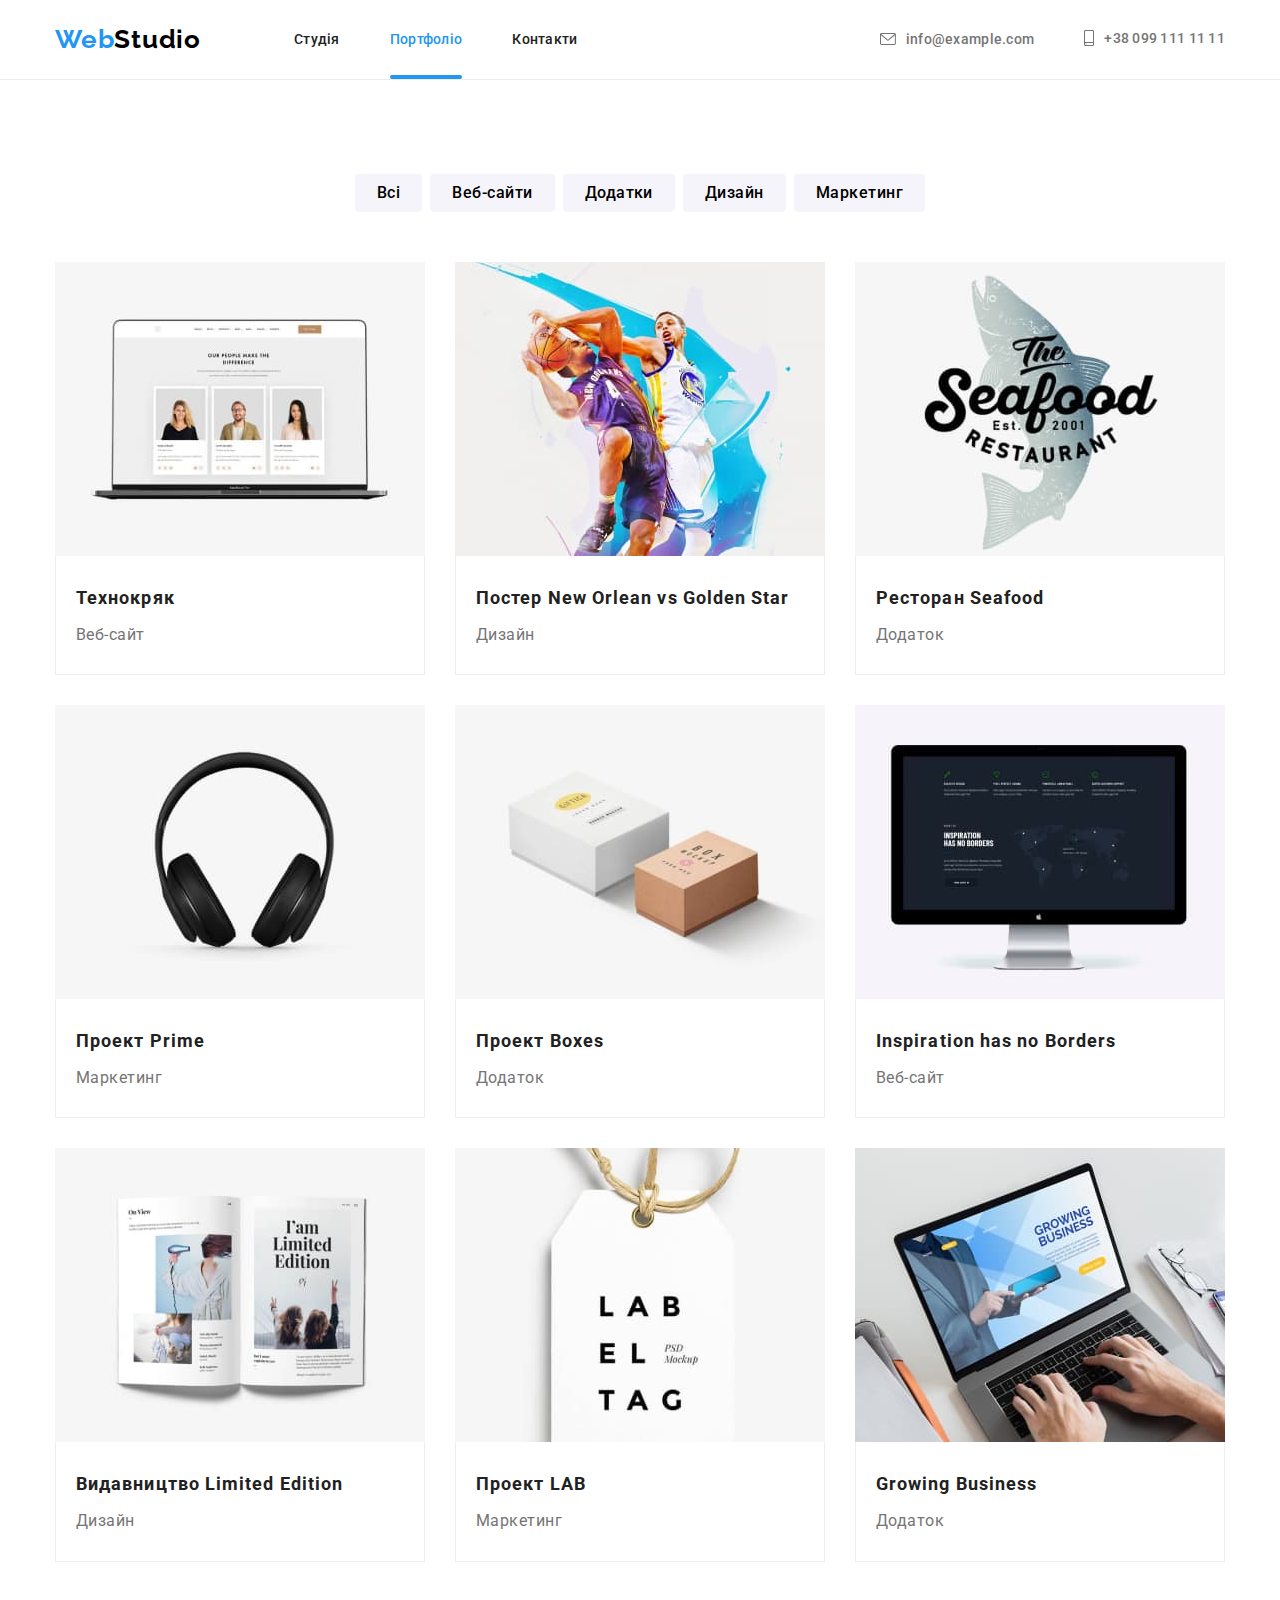
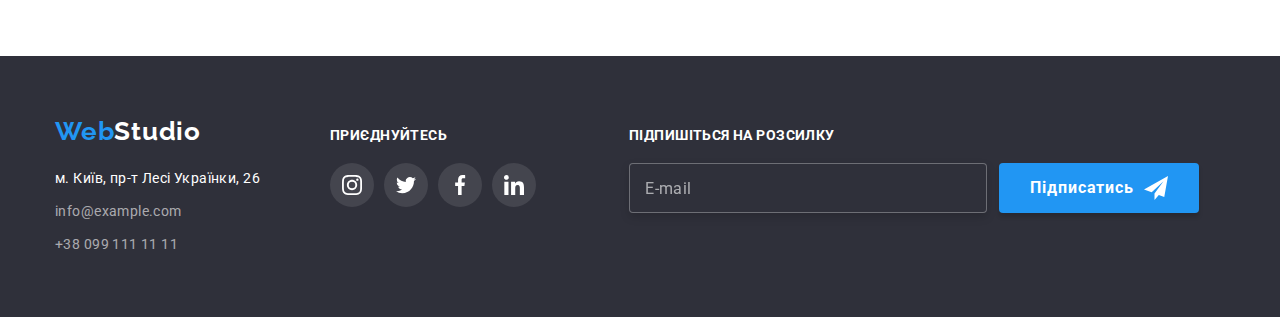
==== portfolio.html @ 406f5997 "New" ====
<!DOCTYPE html>
<html lang="uk">

<head>
    <meta charset="UTF-8">
    <meta http-equiv="X-UA-Compatible" content="IE=edge">
    <meta name="viewport" content="width=device-width, initial-scale=1.0">
    <title>Портфоліо</title>
    <link rel="preconnect" href="https://fonts.googleapis.com">
    <link rel="preconnect" href="https://fonts.gstatic.com" crossorigin>
    <link href="https://fonts.googleapis.com/css2?family=Raleway:wght@700&family=Roboto:wght@400;500;700;900&display=swap" rel="stylesheet">
    <link rel="stylesheet" href="https://cdn.jsdelivr.net/npm/modern-normalize@1.1.0/modern-normalize.min.css">
    <link rel="stylesheet" href="./css/styles.css">
</head>

<body>
    <!-- Header -->
    <header class="header">
        <div class="container header-container">
            <a href="./index.html" class="logo">Web<span class="logo-word">Studio</span></a>
            <nav class="menu">
                <ul class="menu-list list">
                    <li class="menu-list-item"><a href="./index.html" class="link menu-link-name">Студія</a></li>
                    <li class="menu-list-item"><a href="./portfolio.html" class="link menu-link-name active">Портфоліо</a></li>
                    <li class="menu-list-item"><a href="#" class="link menu-link-name">Контакти</a></li>
                </ul>
            </nav>
            <ul class="header-address list">
                <li class="header-address-item">
                    <a href="mailto:info@example.com" class="address-info link">
                        <svg class="mail-icon">
                            <use href="./images/icons.svg#icon-envelope"></use>
                        </svg>
                        info@example.com
                    </a>
                </li>
                <li class="header-address-item">
                    <a href="call:+380991111111" class="address-info link">
                        <svg class="phone-icon">
                            <use href="./images/icons.svg#icon-smartphone"></use>
                        </svg>
                        +38 099 111 11 11
                    </a>
                </li>
            </ul>
        </div>
    </header>

<!-- Main -->
    <main>
        <section class="main section">
            <div class="container">
                
                <!-- Filters -->
                <h2 class="subtitle hidden">Фільтри</h2>
                <ul class="filter-list list">
                    <li class="filter-list-item">
                        <button type="button" class="filter-button">Всі</button>
                    </li>
                    <li class="filter-list-item">
                        <button type="button" class="filter-button">Веб-сайти</button>
                    </li>
                    <li class="filter-list-item">
                        <button type="button" class="filter-button">Додатки</button>
                    </li>
                    <li class="filter-list-item">
                        <button type="button" class="filter-button">Дизайн</button>
                    </li>
                    <li class="filter-list-item">
                        <button type="button" class="filter-button">Маркетинг</button>
                    </li>
                </ul>
                    
                <!-- Our Clients -->
                <h2 class="subtitle hidden">Наші клієнти</h2>
                <ul class="client-list list">
                    <li  class="client-list-item">
                        <a href="" class="client-list-item-link link">
                            <div class="client-list-item-thumb">
                                <img src="./images/macbook.jpg" alt="Макбук" width="370" height="294">
                                <p class="client-list-item-overlay">Lorem ipsum dolor sit amet consectetur adipisicing elit. Ex corrupti eveniet voluptatum ut? Rem sint ex reiciendis! Nam unde, nisi veniam odio nulla quod voluptatum a quia alias veritatis enim.</p>
                            </div>   
                            <div class="client-descr">
                                <h3  class="client-name">Технокряк</h3>
                                <p class="client-type">Веб-сайт</p>
                            </div>
                        </a> 
                    </li>
                    <li class="client-list-item">
                        <a href="" class="client-list-item-link link">
                            <div class="client-list-item-thumb">
                                <img src="./images/basketball.jpg" alt="Баскетболісти" width="370" height="294">
                                <p class="client-list-item-overlay">Lorem ipsum dolor sit, amet consectetur adipisicing elit. Saepe quas aperiam animi aliquam natus autem corrupti hic unde accusantium quod nihil rem perspiciatis, rerum nemo?</p>
                            </div>
                            <div class="client-descr">
                                <h3 class="client-name">Постер New Orlean vs Golden Star</h3>
                                <p class="client-type">Дизайн</p>
                            </div>
                        </a>
                    </li>
                    <li class="client-list-item">
                        <a href="" class="client-list-item-link link">
                            <div class="client-list-item-thumb">
                                <img src="./images/seafood.jpg" alt="Логотип ресторану" width="370" height="294">
                                <p class="client-list-item-overlay">Lorem ipsum dolor sit amet consectetur adipisicing elit. Id dignissimos voluptatum corporis iure necessitatibus nam odit temporibus fugit? Eligendi facilis fugiat beatae doloremque, voluptate quibusdam aliquid quaerat iste quos!</p>
                            </div>
                            <div class="client-descr">
                                <h3 class="client-name">Ресторан Seafood</h3>
                                <p class="client-type">Додаток</p>
                            </div>
                        </a>
                    </li>
                    <li class="client-list-item">
                        <a href="" class="client-list-item-link link">
                            <div class="client-list-item-thumb">
                                <img src="./images/headset.jpg" alt="Навушники" width="370" height="294">
                                <p class="client-list-item-overlay">Lorem ipsum dolor sit amet consectetur adipisicing elit. Id dignissimos voluptatum corporis iure necessitatibus nam odit temporibus fugit? Eligendi facilis fugiat beatae doloremque, voluptate quibusdam aliquid quaerat iste quos!</p>
                            </div>
                            <div class="client-descr">
                                <h3 class="client-name">Проект Prime</h3>
                                <p class="client-type">Маркетинг</p>
                            </div>
                        </a>
                    </li>
                    <li class="client-list-item">
                        <a href="" class="client-list-item-link link">
                            <div class="client-list-item-thumb">
                                <img src="./images/boxes.jpg" alt="Коробки" width="370" height="294">
                                <p class="client-list-item-overlay">Lorem ipsum dolor sit amet consectetur adipisicing elit. Id dignissimos voluptatum corporis iure necessitatibus nam odit temporibus fugit? Eligendi facilis fugiat beatae doloremque, voluptate quibusdam aliquid quaerat iste quos!</p>
                            </div>
                            <div class="client-descr">
                                <h3 class="client-name">Проект Boxes</h3>
                                <p class="client-type">Додаток</p>
                            </div>
                        </a>
                    </li>
                    <li class="client-list-item">
                        <a href="" class="client-list-item-link link">
                            <div class="client-list-item-thumb">
                                <img src="./images/monitor.jpg" alt="Монітор" width="370" height="294">
                                <p class="client-list-item-overlay">Lorem ipsum dolor sit amet consectetur adipisicing elit. Id dignissimos voluptatum corporis iure necessitatibus nam odit temporibus fugit? Eligendi facilis fugiat beatae doloremque, voluptate quibusdam aliquid quaerat iste quos!</p>
                            </div>
                            <div class="client-descr">
                                <h3 class="client-name">Inspiration has no Borders</h3>
                                <p class="client-type">Веб-сайт</p>
                            </div>
                        </a>
                    </li>
                    <li class="client-list-item">
                        <a href="" class="client-list-item-link link">
                            <div class="client-list-item-thumb">
                                <img src="./images/book.jpg" alt="Книга" width="370" height="294">
                                <p class="client-list-item-overlay is-hidden">Lorem ipsum dolor sit amet consectetur adipisicing elit. Id dignissimos voluptatum corporis iure necessitatibus nam odit temporibus fugit? Eligendi facilis fugiat beatae doloremque, voluptate quibusdam aliquid quaerat iste quos!</p>
                            </div>
                            <div class="client-descr">
                                <h3 class="client-name">Видавництво Limited Edition</h3>
                                <p class="client-type">Дизайн</p>
                            </div>
                        </a>
                    </li>
                    <li class="client-list-item">
                        <a href="" class="client-list-item-link link">
                            <div class="client-list-item-thumb">
                                <img src="./images/tag.jpg" alt="Бірка" width="370" height="294">
                                <p class="client-list-item-overlay is-hidden">Lorem ipsum dolor sit amet consectetur adipisicing elit. Id dignissimos voluptatum corporis iure necessitatibus nam odit temporibus fugit? Eligendi facilis fugiat beatae doloremque, voluptate quibusdam aliquid quaerat iste quos!</p>
                            </div>
                            <div class="client-descr">
                                <h3 class="client-name">Проект LAB</h3>
                                <p class="client-type">Маркетинг</p>
                            </div>
                        </a>
                    </li>
                    <li class="client-list-item">
                        <a href="" class="client-list-item-link link">
                            <div class="client-list-item-thumb">
                                <img src="./images/laptop.jpg" alt="Ноутбук" width="370" height="294">
                                <p class="client-list-item-overlay is-hidden">Lorem ipsum dolor sit amet consectetur adipisicing elit. Id dignissimos voluptatum corporis iure necessitatibus nam odit temporibus fugit? Eligendi facilis fugiat beatae doloremque, voluptate quibusdam aliquid quaerat iste quos!</p>
                            </div>
                            <div class="client-descr">
                                <h3 class="client-name">Growing Business</h3>
                                <p class="client-type">Додаток</p>
                            </div>
                        </a>
                    </li>
                </ul>
            </div>
        </section>   
    </main>

<!-- Footer -->
<footer class="footer">
    <div class="container footer-data">
        <div class="footer-logo">
            <a href="./index.html" class="logo">Web<span class="footer-logo-word">Studio</span></a>
            <address class="address">
                <p class="footer-address-data">м. Київ, пр-т Лесі Українки, 26</p>
                <ul class="footer-address-list list">
                    <li class="footer-address-item"><a href="mailto:info@example.com" class="footer-address-info link">info@example.com</a></li>
                    <li class="footer-address-item"><a href="call:+380991111111" class="footer-address-info link">+38 099 111 11 11</a></li>
                </ul>
            </address>
        </div>
        <div class="footer-social-list-data">
            <p class="footer-social-list-subtitle">Приєднуйтесь</p>
            <ul class="footer-social-list list">
                <li class="footer-social-list-item">
                    <a href="" class="footer-social-item-link">
                        <svg class="footer-social-item-icon">
                            <use href="./images/icons.svg#icon-instagram"></use>
                        </svg>
                    </a>
                </li>
                <li class="footer-social-list-item">
                    <a href="" class="footer-social-item-link">
                        <svg class="footer-social-item-icon">
                            <use href="./images/icons.svg#icon-twitter"></use>
                        </svg>
                    </a>
                </li>
                <li class="footer-social-list-item">
                    <a href="" class="footer-social-item-link">
                        <svg class="footer-social-item-icon">
                            <use href="./images/icons.svg#icon-facebook"></use>
                        </svg>
                    </a>
                </li>
                <li class="footer-social-list-item">
                    <a href="" class="footer-social-item-link">
                        <svg class="footer-social-item-icon">
                            <use href="./images/icons.svg#icon-linkedin"></use>
                        </svg>
                    </a>
                </li>
            </ul>
        </div>
        <div class="footer-subscribe">
            <p class="footer-subscribe-form-subtitle footer-social-list-subtitle">Підпишіться на розсилку</p>
            <form class="footer-subscribe-form">
                <label class="footer-subscribe-field">
                    <input type="email" class="subscribe-email" name="user_subscribe_email" placeholder="E-mail">
                </label>
                <button class="subscribe-button" type="submit">Підписатись
                    <svg class="subscribe-button-icon">
                        <use href="./images/icons.svg#icon-send"></use>
                    </svg>
                </button>
            </form>
        </div>
    </div>
</footer>
</body>
</html>
---- css/styles.css ----
/* Змінні */
:root {
    --main-gray: #757575;
    --main-black: #212121;
    --main-blue: #2196F3;
    --main-white: #FFFFFF;
    --main-light-gray: #F5F4FA;
    --gray-background: #2F303A;
    --transition-dur-funk: 250ms cubic-bezier(0.4, 0, 0.2, 1); 

}

/* Body (загальні та скидання) */

body {
    font-family: 'Roboto', sans-serif; 
    color: var(--main-black);
    background-color: #FFFFFF;
    
}

h1, h2, h3, h4, h5, h6, p {
    margin-top: 0;
    margin-bottom: 0;
}

ul, ol {
    margin-top: 0;
    margin-bottom: 0;
    padding-left: 0;
}

img {
    display: block;
}

.list {
    list-style: none;
}

.link {
    text-decoration: none;
}

.subtitle {
    font-weight: 700;
    font-size: 36px;
    line-height: 1.17;
    text-align: center;
    letter-spacing: 0.03em;
}

.container {
    width: 1200px;
    margin-left: auto;
    margin-right: auto;
    padding-left: 15px;
    padding-right: 15px;
}

.section {
    padding-top: 94px;
    padding-bottom: 94px;

}

.hidden {
    position: absolute;
    width: 1px;
    height: 1px;
    margin: -1px;
    border: 0;
    padding: 0;
    white-space: nowrap;
    clip-path: inset(100%);
    clip: rect(0 0 0 0);
    overflow: hidden;
}

/* Header */

.header {
    padding-top: 24px;
    padding-bottom: 24px; 
    border-bottom: 1px solid #ECECEC;
}

.header-container {
    display: flex;
    align-items: center;
}

.logo {
    font-family: 'Raleway', sans-serif;
    font-weight: 700;
    font-size: 26px;
    line-height: 1.2;
    letter-spacing: 0.03em;
    color: var(--main-blue);
    text-decoration: none;
    
}
.header-container .logo {
    margin-right: 93px;
}

.logo-word {
    color: #000000;
} 

.menu-list {
    font-weight: 500;
    font-size: 14px;
    line-height: 1.14;
    letter-spacing: 0.02em;

    display: flex;
    align-items: center;
}

.menu-list-item {
    position: relative;
}

.menu-list-item:not(:last-child) {
    margin-right: 50px;
}


/* Налаштування підсвітки клавіші при активному класі */

.menu-link-name.active::after {
    position: absolute;
    display: flex;
    content: "";

    width: 100%;
    height: 4px;
    background-color: var(--main-blue);
    border-radius: 2px;
    bottom: 0;
}

.header-address {
    font-weight: 500;
    font-size: 14px;
    line-height: 1.15;
    letter-spacing: 0.02em;

    display: flex;
    align-items: center;
    margin-left: auto;
}

.header-address-item:not(:last-child) {
    margin-right: 50px;
}

.menu-link-name {
    position: relative;
    color: var(--main-black);
    padding-top: 30px;
    padding-bottom: 32px;
    transition: color var(--transition-dur-funk);
    
}
.menu-link-name:hover, .menu-link-name:focus {
    color: var(--main-blue);
}

.address-info {
    color: var(--main-gray);
    align-items: center;
    display: inline-flex;
    transition: fill var(--transition-dur-funk), color var(--transition-dur-funk);
}

.address-info:hover, .address-info:focus {
    color: var(--main-blue);
}
/* Активна кнопка поточної вкладки (пріорітетність за рахунок тегу, що розміщений нижче в потоці!)*/
.active {
    color: var(--main-blue);
}

.mail-icon {
    width: 16px;
    height: 12px;
    margin-right: 10px;
    display: inline-block;
}

.phone-icon {
    width: 10px;
    height: 16px;
    margin-right: 10px;
    display: inline-block;
}


.mail-icon:hover, .mail-icon:focus, .phone-icon:hover, .phone-icon:focus, .address-info {
    fill: currentColor;
}

/* Solutions */ 

.solutions {
    color: var(--main-white);
    background-color: #c4c4c4;
    background-image: linear-gradient(rgba(47, 48, 58, 0.4), rgba(47, 48, 58, 0.4)), url(../images/team-bckgrnd.jpg);
    background-size: 1600px;
    background-repeat: no-repeat;
    background-position: center;
    align-items: center;
    text-align: center;
    padding-top: 200px;
    padding-bottom: 200px;
}

.main-text {   
    font-weight: 900;
    font-size: 44px;
    line-height: 1.36;
    text-align: center;
    letter-spacing: 0.06em;
    text-transform: uppercase;

    width: 696px;
    margin-left: auto;
    margin-right: auto;
    margin-bottom: 30px;
    
}

.modal-button {
    font-family: inherit;
    font-weight: 700;
    font-size: 16px;
    line-height: 1.87;
    color: inherit;
    background-color: var(--main-blue);
    cursor: pointer;
    text-align: center;
    letter-spacing: 0.06em;
    border: none;
    box-shadow: 0px 4px 4px rgba(0, 0, 0, 0.15);

    padding: 10px 32px;
    border-radius: 4px;
    min-width: 200px;
    min-height: 50px;
    transition: background-color var(--transition-dur-funk);
}

.modal-button:hover, .modal-button:focus {
    background-color: #188CE8;

}

/* Advantages */

.advantage-list {
    display: flex;
    justify-content: center;
}

.advantage-name {
    font-weight: 700;
    font-size: 14px;
    line-height: 1.14;
    letter-spacing: 0.03em;
    text-transform: uppercase;

    margin-bottom: 10px;
}

/* .advantage-list-item::before {
    display: inline-block;
    content: "";
    width: 270px;   
    height: 120px;
    background-color: #F5F4FA;
    border-radius: 4px;
    margin-bottom: 30px;
    background-repeat: no-repeat;
    background-position: center;
}

.advantage-list-item:first-child::before {
    background-image: url(../images/antenna.svg);
}

.advantage-list-item:nth-child(2)::before {
    background-image: url(../images/clock.svg);
}

.advantage-list-item:nth-child(3)::before {
    background-image: url(../images/diagram.svg);
}

.advantage-list-item:last-child::before {
    background-image: url(../images/astronaut.svg);
} */

.advantage-picture {
    height: 120px;
    background-color: #F5F4FA;
    border-radius: 4px;
    margin-bottom: 30px;

    display: flex;
    justify-content: center;
    align-items: center;
}
.advantage-picture-icon {
    width: 70px;    
    height: 70px;
}

.advantage-list-item {
    width: 270px;
}

.advantage-list-item:not(:last-child) {
    margin-right: 30px;
}

.advantage-descr {
    font-size: 14px;
    line-height: 1.71;
    letter-spacing: 0.03em;
    color: var(--main-gray)

}

/* Our work */

.work {
    padding-top: 0;
}

.work-list {
    display: flex;
    margin-top: 50px;
}

.work-list-item:not(:last-child) {
    margin-right: 30px;
}

.work-list-item-thumb {
    position: relative;
    display: flex;
}

.work-thumb-overlay {
    position: absolute;
    display: inline-flex;

    background: rgba(47, 48, 58, 0.8);
    width: 100%;
    height: 70px;
    bottom: 0;

    font-weight: 700;
    font-size: 14px;
    line-height: 1.14;
    letter-spacing: 0.03em;
    text-transform: uppercase;
    justify-content: center;
    align-items: center;

    color: var(--main-white);
}



/* Team */

.team {
    background-color: var(--main-light-gray);
}

.team-member {
    background-color: var(--main-white);
    filter: drop-shadow(0px 4px 4px rgba(0, 0, 0, 0.25));
}

.team-member:not(:last-child) {
    margin-right: 30px;
}

.team-member-list {
    display: flex;
    flex-wrap: wrap;

    margin-top: 50px;
}

.member-descr {
    padding-top: 30px;
    padding-bottom: 30px;
}

.team-member-name {
    font-weight: 500;
    font-size: 16px;
    line-height: 1.19;
    text-align: center;
    letter-spacing: 0.03em;

    margin-bottom: 10px;
}

.member-position {
    line-height: 1.19;
    text-align: center;
    letter-spacing: 0.03em;
    color: var(--main-gray);
}

.social-list {
    display: flex;
    justify-content: center;
    gap: 10px;
    margin-top: 16px;
}

.social-item-icon {
    width: 20px;
    height: 20px;
    fill: #AFB1B8;
    transition: fill var(--transition-dur-funk);
}


.social-item-link {
    display: flex;
    justify-content: center;
    align-items: center;
    width: 44px;
    height: 44px;
    border-radius: 50%;
    transition: background-color var(--transition-dur-funk);
}

.social-item-link:hover, .social-item-link:focus {
    background-color: var(--main-blue);
}

.social-item-link:hover .social-item-icon,
.social-item-link:focus .social-item-icon {
    fill: var(--main-white);
}

/* Regular Client */

.regular-client-list {
    margin-top: 50px;

    display: flex;
    gap: 30px;

}

.regular-client-item {
    width: 170px;
    height: 92px;
}

/* Написання класів!! */
.regular-client-link:hover .regular-client-logo, .regular-client-link:focus .regular-client-logo, .regular-client-link:hover, .regular-client-link:focus {
    fill: var(--main-blue);
    border-color: var(--main-blue);
}

.regular-client-link {
    width: 100%;
    height: 100%;
    border: 1px solid #AFB1B8;
    border-radius: 4px;
    justify-content: center;
    align-items: center;
    display: inline-flex;
    transition: border-color var(--transition-dur-funk);
}

.regular-client-logo {
    width: 106px;
    height: 60px;
    fill: #AFB1B8;
    transition: fill var(--transition-dur-funk);
}
 
/* Footer */

.footer {
    background-color: var(--gray-background);
    padding-top: 60px;
    padding-bottom: 60px;
}

.footer-data {
    display: flex;
    align-items: baseline;
}

.footer-logo-word {
    color: var(--main-white);
}

.footer-address-data {  
    font-size: 14px;
    line-height: 1.71;
    letter-spacing: 0.03em;
    color: var(--main-white);

    margin-bottom: 9px;
}

.footer-address-item:first-child {
    margin-bottom: 9px;
}

.footer-address-info {
    font-size: 14px;
    line-height: 1.71;
    letter-spacing: 0.03em;
    color: rgba(255, 255, 255, 0.6);
    transition: color var(--transition-dur-funk);
}

address {
    font-style: normal;
    margin-top: 20px;
}

.footer-address-info:hover, .footer-address-info:focus {
    color: var(--main-blue);
}

.footer-social-list-data {
    margin-left: 70px;
}


.footer-social-list-subtitle {
    font-weight: 700;
    font-size: 14px;
    line-height: 1.14;
    letter-spacing: 0.03em;
    text-transform: uppercase;
    color: var(--main-white);

    margin-bottom: 20px;
}

.footer-social-list {
    display: flex;
    gap: 10px;
}

.footer-social-item-link {
    display: flex;
    justify-content: center;
    align-items: center;
    width: 44px;
    height: 44px;
    border-radius: 50%;
    background-color: rgba(255, 255, 255, 0.1);

    transition: background-color var(--transition-dur-funk);
}

.footer-social-item-link:hover, .footer-social-item-link:focus {
    background-color: var(--main-blue);
}

.footer-social-item-icon {
    width: 20px;
    height: 20px;
    fill: var(--main-white);
}

.footer-subscribe {
    margin-left: 93px;
}

.footer-subscribe-form {
    display: flex;
}

.subscribe-email {
    width: 358px;
    height: 50px;
    border: 1px solid rgba(255, 255, 255, 0.3);
    filter: drop-shadow(0px 4px 4px rgba(0, 0, 0, 0.15));
    border-radius: 4px;
    background-color: var(--gray-background);
    padding: 16px 15px;
    color: var(--main-white);
}


.subscribe-email::placeholder {
    font-weight: 400;
    font-size: 16px;
    line-height: 1.25;
    letter-spacing: 0.03em;

    color: rgba(255, 255, 255, 0.6);
}

.subscribe-button {
    width: 200px;
    height: 50px;
    font-weight: 700;
    font-size: 16px;
    line-height: 1.88;
    display: flex;
    align-items: center;
    letter-spacing: 0.06em;
    justify-content: center;

    color: var(--main-white);
    background-color: var(--main-blue);
    box-shadow: 0px 4px 4px rgba(0, 0, 0, 0.15);
    border-radius: 4px;
    cursor: pointer;
    border: none;

    margin-left: 12px;

    transition: background-color var(--transition-dur-funk);
}

.subscribe-button:hover, .subscribe-button:focus {
    background-color: #188CE8;
}

.subscribe-button-icon {
    width: 24px;
    height: 24px;
    margin-left: 10px;
}



/* ---------Portfolio page------------- */

/* Filters */

.filter-list {
    display: flex;
}

.filter-button {
    font-family: inherit;
    font-weight: 500;
    font-size: 16px;
    line-height: 1.63;
    text-align: center;
    letter-spacing: 0.03em;
    background-color: var(--main-light-gray);
    cursor: pointer; 
    border: none;
    border-radius: 4px;
    padding: 6px 22px;

    transition: color var(--transition-dur-funk), background-color var(--transition-dur-funk), box-shadow var(--transition-dur-funk);

}
.filter-list {
    justify-content: center;
}

.filter-list-item:not(:last-child) {
    margin-right: 8px;
}
.filter-button:hover, .filter-button:focus {
    color: var(--main-white);
    background-color: var(--main-blue);
    box-shadow: 0px 3px 1px rgba(0, 0, 0, 0.1), 0px 1px 2px rgba(0, 0, 0, 0.08), 0px 2px 2px rgba(0, 0, 0, 0.12);
}

/* Our clients */

.client-list {
    display: flex;
    flex-wrap: wrap;
    gap: 30px;
    margin-top: 50px;
}

.client-list-item {
    flex-basis: calc((100% - 60px) / 3);
}

.client-list-item-link {
    display: block;
    transition: box-shadow var(--transition-dur-funk);
}

.client-list-item-link:hover .client-list-item-overlay, .client-list-item-link:focus .client-list-item-overlay, .client-list-item-link:hover, .client-list-item-link:focus {
    transform: translate(0, 0);
    box-shadow: 0px 1px 1px rgba(0, 0, 0, 0.12), 0px 4px 4px rgba(0, 0, 0, 0.06), 1px 4px 6px rgba(0, 0, 0, 0.16);

}

/* .client-list-item:not(:nth-child(3n)) {
    margin-right: 30px;
}
.client-list-item:not(:nth-last-child(-n+3)) {
    margin-bottom: 30px;
} */

.client-list-item-thumb {
    position: relative;
    overflow: hidden;
}

.client-list-item-overlay {
    position: absolute;
    display: flex;
    top: 0;
    left: 0;
    transform: translate(0, 100%);
    transition: transform var(--transition-dur-funk);


    width: 100%;
    height: 100%;

    font-weight: 400;
    font-size: 18px;
    line-height: 1.56;
    letter-spacing: 0.03em;
    padding: 63px 24px;

    color: var(--main-white);
    background: rgba(33, 150, 243, 0.9);

    justify-content: center;
    align-items: center;

    pointer-events: none;
}


.client-descr {
    padding: 24px 20px;
    border-left: 1px solid #EEEEEE;
    border-right: 1px solid #EEEEEE;
    border-bottom: 1px solid #EEEEEE;
}

.client-name {
    font-weight: 700;
    font-size: 18px;
    line-height: 2;
    letter-spacing: 0.06em;
    color: var(--main-black);

    margin-bottom: 4px;
}

.client-type {
    line-height: 1.88;
    letter-spacing: 0.03em;
    color: var(--main-gray);
}

/* Modal Window */

.backdrop {
    position: fixed;
    top: 0;
    left: 0;
    width: 100%;
    height: 100%;

    z-index: 100;

    background: rgba(0, 0, 0, 0.2);
    transition: opacity var(--transition-dur-funk), visibility var(--transition-dur-funk);
}

.backdrop.is-hidden {
    opacity: 0;
    pointer-events: none;
    visibility: hidden;
}

.modal {
    position: absolute;

    width: 528px;
    height: 581px;
    top: 50%;
    left: 50%;
    transform: translate(-50%, -50%);

    background: #FFFFFF;
    box-shadow: 0px 1px 3px rgba(0, 0, 0, 0.12), 0px 1px 1px rgba(0, 0, 0, 0.14), 0px 2px 1px rgba(0, 0, 0, 0.2);
    border-radius: 4px;
}

.close-button {
    position: absolute;
    top: 8px;
    right: 8px;

    display: flex;
    justify-content: center;
    align-items: center;
    width: 30px;
    height: 30px;
    border-radius: 50%;
    background: #FFFFFF;
    border: 1px solid rgba(0, 0, 0, 0.1);
    cursor: pointer;
    padding: 0;

    transition: border-color var(--transition-dur-funk);

}

.close-button-icon {
    width: 18px;
    height: 18px;
    transition: fill var(--transition-dur-funk);
    
}

.close-button:hover, .close-button:focus {
    border-color: var(--main-blue);
}

.close-button:hover .close-button-icon, .close-button:focus .close-button-icon {
    fill: var(--main-blue);
}


/* ---------Modal Form---------- */

.modal-form {
    display: flex;
    flex-direction: column;
    padding: 40px;
}

.modal-form-subtitle {
    font-weight: 700;
    font-size: 20px;
    line-height: 1.15;
    text-align: center;
    letter-spacing: 0.03em;
    
    color: var(--main-black);

    margin-bottom: 12px;
}

.modal-form-input {
    width: 100%;
    box-sizing: border-box;
    border: 1px solid rgba(33, 33, 33, 0.2);
    border-radius: 4px;
    height: 40px;
    padding-left: 42px;
    transition: border-color var(--transition-dur-funk);
    cursor: pointer;
}

.modal-form-input:focus {
    outline: none;
    border-color: var(--main-blue);
}

.modal-form-input:focus + .modal-form-input-icon {
    fill: var(--main-blue);
}

.modal-form-field {
    margin-bottom: 10px;
    color: var(--main-black);
}

.modal-form-field:nth-child(5) {
    margin-bottom: 20px;
}


.modal-form-input-descr {
    display: block;
    font-weight: 400;
    font-size: 12px;
    line-height: 1.16;
    letter-spacing: 0.01em;
    margin-bottom: 4px;
    color: var(--main-gray);
}

.modal-form-input-icon {
    position: absolute;
    top: 50%;
    left: 12px;
    transform: translate(0, -50%);
    width: 18px;
    height: 18px;
    transition: fill var(--transition-dur-funk);
}

.modal-form-input-wrapper {
    display: block;
    position: relative;
}

.modal-form-message {
    resize: none;
    width: 100%;
    height: 120px;
    padding: 12px 16px;
    transition: border-color var(--transition-dur-funk);
    border: 1px solid rgba(33, 33, 33, 0.2);
    border-radius: 4px;
    cursor: pointer;
}

.modal-form-message::placeholder { 
    font-weight: 400;
    font-size: 12px;
    line-height: 1.16;
    letter-spacing: 0.01em;

    color: rgba(117, 117, 117, 0.5);
}

.modal-form-message:focus {
    outline: none;
    border-color: var(--main-blue);
}

.modal-form-check-descr {
    display: flex;
    align-items: center;

    font-weight: 400;
    font-size: 14px;
    line-height: 1.71;
    letter-spacing: 0.03em;
    color: var(--main-gray);
    margin-bottom: 30px;
}

.modal-form-check-descr-link {
    color: var(--main-blue);
    text-decoration: underline;
}

.modal-form-check-descr::before {
    content: '';
    display: block;
    width: 16px;
    height: 15px;
    border: 1px solid var(--main-black);
    border-radius: 2px;
    margin-right: 8px;
    cursor: pointer;
    transition: background-color var(--transition-dur-funk);
}

.modal-form-check:checked + .modal-form-check-descr::before {
    background-color: var(--main-blue);
    background-image: url(../images/icon-check.svg);
    background-position: center;
    border-color: var(--main-blue);
}

.modal-form-check:focus + .modal-form-check-descr::before {
    outline: 2px solid rgba(0, 0, 255, 0.5);
}

.madal-form-submit {
    width: 200px;
    height: 50px;
    background-color: var(--main-blue);
    box-shadow: 0px 4px 4px rgba(0, 0, 0, 0.15);
    border-radius: 4px;
    border: none;
    font-weight: 700;
    font-size: 16px;
    line-height: 1.88;
    letter-spacing: 0.06em;

    color: var(--main-white);
    margin-left: auto;
    margin-right: auto;
    /* або align-self: center; */

    transition: background-color var(--transition-dur-funk);
    cursor: pointer;
}

.madal-form-submit:hover, .madal-form-submit:focus {
    background-color: #188CE8;
}
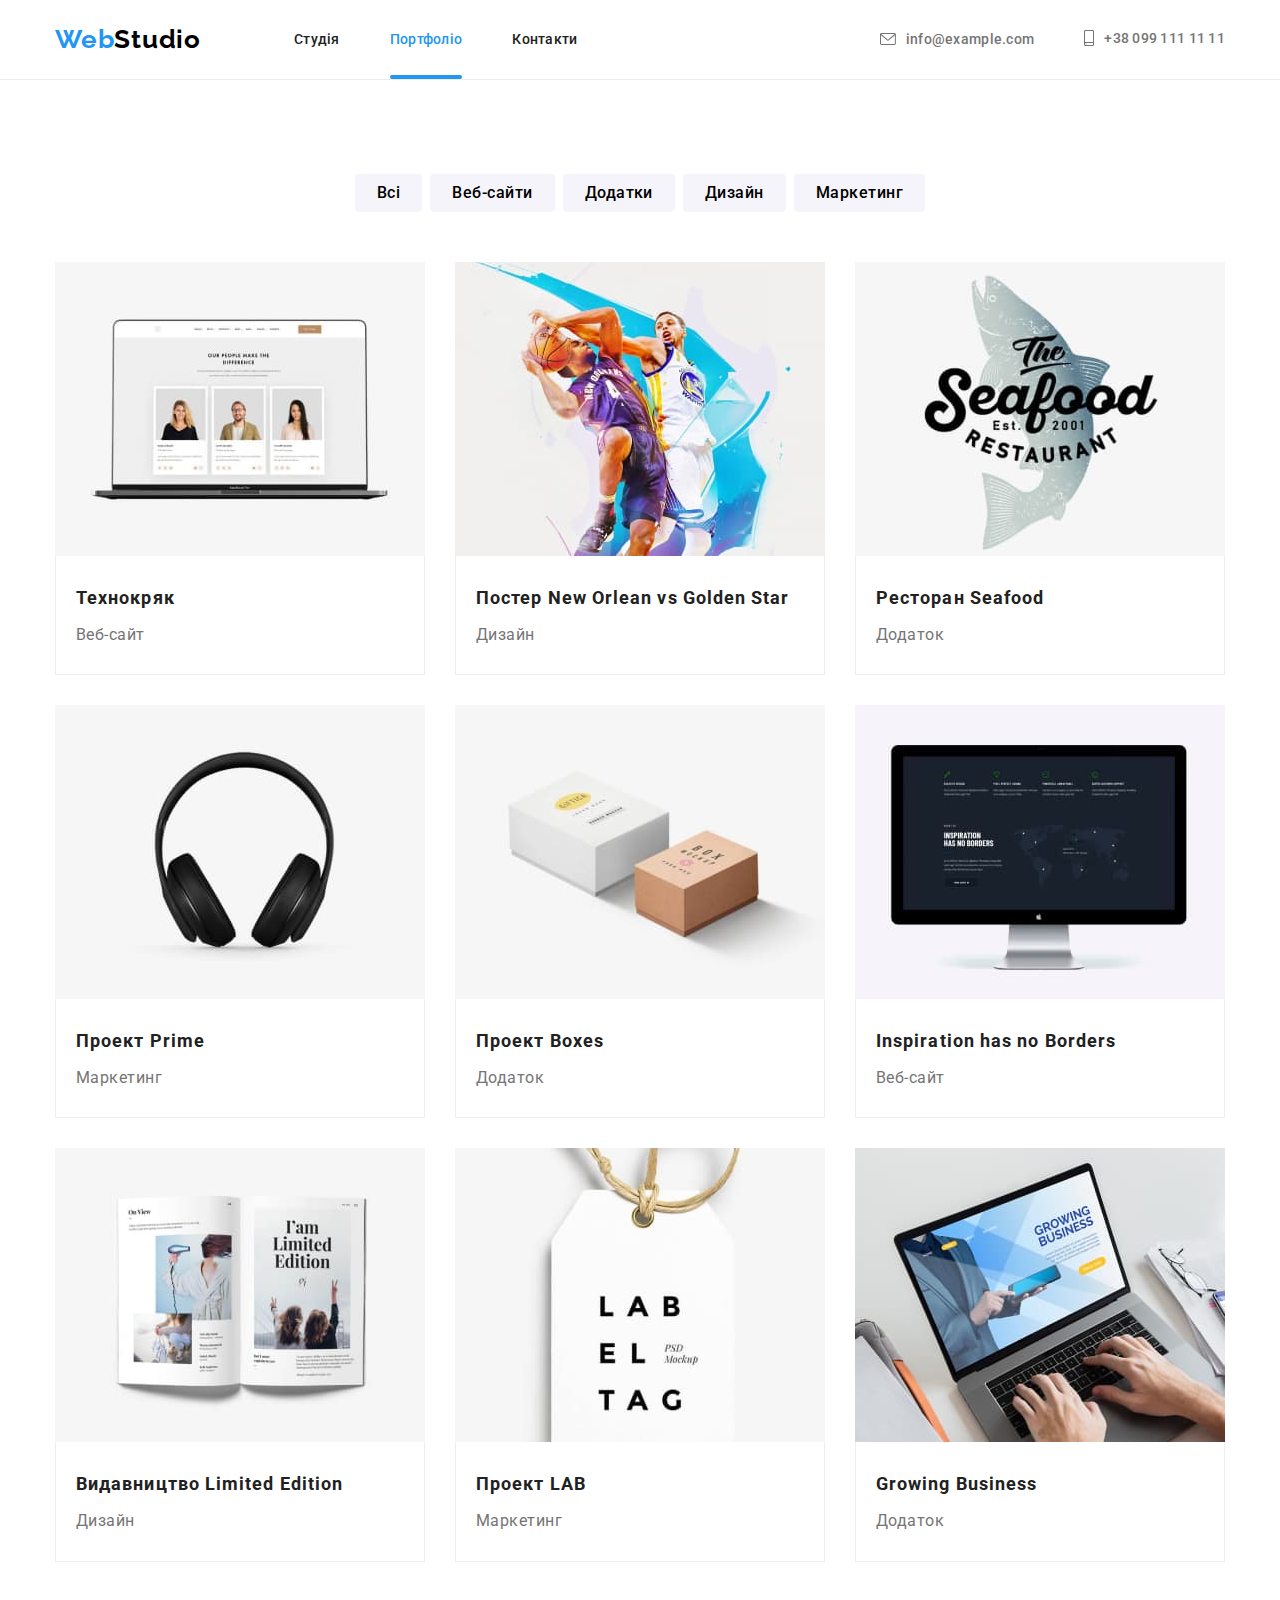
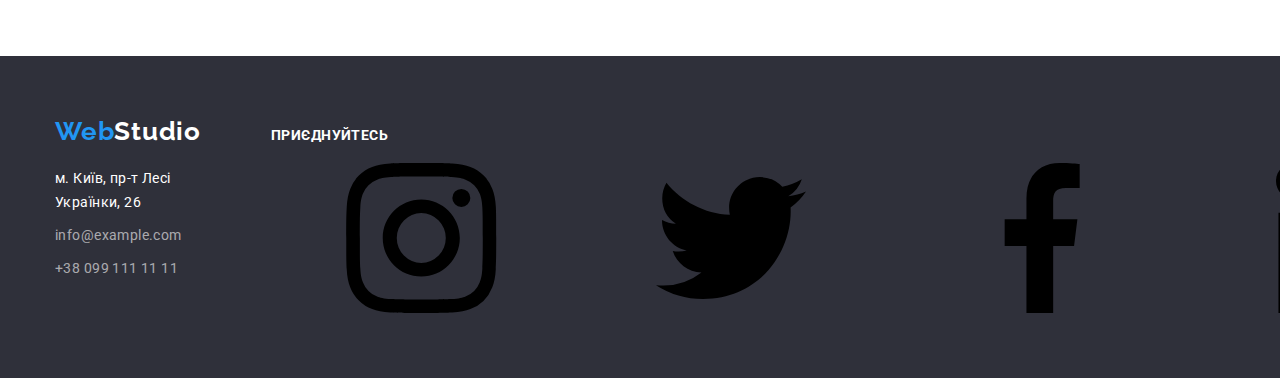
==== commit cc83075b: "Add files via upload" ====
--- a/portfolio.html
+++ b/portfolio.html
@@ -9,8 +9,9 @@
     <link rel="preconnect" href="https://fonts.googleapis.com">
     <link rel="preconnect" href="https://fonts.gstatic.com" crossorigin>
     <link href="https://fonts.googleapis.com/css2?family=Raleway:wght@700&family=Roboto:wght@400;500;700;900&display=swap" rel="stylesheet">
-    <link rel="stylesheet" href="https://cdn.jsdelivr.net/npm/modern-normalize@1.1.0/modern-normalize.min.css">
-    <link rel="stylesheet" href="./css/styles.css">
+    <!-- <link rel="stylesheet" href="https://cdn.jsdelivr.net/npm/modern-normalize@1.1.0/modern-normalize.min.css"> -->
+    <!-- <link rel="stylesheet" href="./css/styles.css"> -->
+    <link rel="stylesheet" href="./css/main.min.css">
 </head>
 
 <body>
@@ -203,30 +204,30 @@
         <div class="footer-social-list-data">
             <p class="footer-social-list-subtitle">Приєднуйтесь</p>
             <ul class="footer-social-list list">
-                <li class="footer-social-list-item">
-                    <a href="" class="footer-social-item-link">
-                        <svg class="footer-social-item-icon">
+                <li class="footer-social-list__item">
+                    <a href="" class="footer-social-list__link">
+                        <svg class="footer-social-list__icon">
                             <use href="./images/icons.svg#icon-instagram"></use>
                         </svg>
                     </a>
                 </li>
-                <li class="footer-social-list-item">
-                    <a href="" class="footer-social-item-link">
-                        <svg class="footer-social-item-icon">
+                <li class="footer-social-list__item">
+                    <a href="" class="footer-social-list__link">
+                        <svg class="footer-social-list__icon">
                             <use href="./images/icons.svg#icon-twitter"></use>
                         </svg>
                     </a>
                 </li>
-                <li class="footer-social-list-item">
-                    <a href="" class="footer-social-item-link">
-                        <svg class="footer-social-item-icon">
+                <li class="footer-social-list__item">
+                    <a href="" class="footer-social-list__link">
+                        <svg class="footer-social-list__icon">
                             <use href="./images/icons.svg#icon-facebook"></use>
                         </svg>
                     </a>
                 </li>
-                <li class="footer-social-list-item">
-                    <a href="" class="footer-social-item-link">
-                        <svg class="footer-social-item-icon">
+                <li class="footer-social-list__item">
+                    <a href="" class="footer-social-list__link">
+                        <svg class="footer-social-list__icon">
                             <use href="./images/icons.svg#icon-linkedin"></use>
                         </svg>
                     </a>
--- a/css/styles.css
+++ b/css/styles.css
@@ -1,5 +1,5 @@
 /* Змінні */
-:root {
+/* :root {
     --main-gray: #757575;
     --main-black: #212121;
     --main-blue: #2196F3;
@@ -7,11 +7,10 @@
     --main-light-gray: #F5F4FA;
     --gray-background: #2F303A;
     --transition-dur-funk: 250ms cubic-bezier(0.4, 0, 0.2, 1); 
-
-}
+} */
 
 /* Body (загальні та скидання) */
-
+/* 
 body {
     font-family: 'Roboto', sans-serif; 
     color: var(--main-black);
@@ -42,13 +41,6 @@
     text-decoration: none;
 }
 
-.subtitle {
-    font-weight: 700;
-    font-size: 36px;
-    line-height: 1.17;
-    text-align: center;
-    letter-spacing: 0.03em;
-}
 
 .container {
     width: 1200px;
@@ -77,9 +69,17 @@
     overflow: hidden;
 }
 
+.subtitle {
+    font-weight: 700;
+    font-size: 36px;
+    line-height: 1.17;
+    text-align: center;
+    letter-spacing: 0.03em;
+} */
+
 /* Header */
 
-.header {
+/* .header {
     padding-top: 24px;
     padding-bottom: 24px; 
     border-bottom: 1px solid #ECECEC;
@@ -124,12 +124,12 @@
 
 .menu-list-item:not(:last-child) {
     margin-right: 50px;
-}
+} */
 
 
 /* Налаштування підсвітки клавіші при активному класі */
 
-.menu-link-name.active::after {
+/* .menu-link-name.active::after {
     position: absolute;
     display: flex;
     content: "";
@@ -166,9 +166,9 @@
 }
 .menu-link-name:hover, .menu-link-name:focus {
     color: var(--main-blue);
-}
-
-.address-info {
+} */
+
+/* .address-info {
     color: var(--main-gray);
     align-items: center;
     display: inline-flex;
@@ -177,9 +177,9 @@
 
 .address-info:hover, .address-info:focus {
     color: var(--main-blue);
-}
+} */
 /* Активна кнопка поточної вкладки (пріорітетність за рахунок тегу, що розміщений нижче в потоці!)*/
-.active {
+/* .active {
     color: var(--main-blue);
 }
 
@@ -195,16 +195,16 @@
     height: 16px;
     margin-right: 10px;
     display: inline-block;
-}
-
-
-.mail-icon:hover, .mail-icon:focus, .phone-icon:hover, .phone-icon:focus, .address-info {
+} */
+
+
+/* .mail-icon:hover, .mail-icon:focus, .phone-icon:hover, .phone-icon:focus, .address-info {
     fill: currentColor;
-}
+} */
 
 /* Solutions */ 
 
-.solutions {
+/* .solutions {
     color: var(--main-white);
     background-color: #c4c4c4;
     background-image: linear-gradient(rgba(47, 48, 58, 0.4), rgba(47, 48, 58, 0.4)), url(../images/team-bckgrnd.jpg);
@@ -255,11 +255,11 @@
 .modal-button:hover, .modal-button:focus {
     background-color: #188CE8;
 
-}
+} */
 
 /* Advantages */
 
-.advantage-list {
+/* .advantage-list {
     display: flex;
     justify-content: center;
 }
@@ -272,7 +272,7 @@
     text-transform: uppercase;
 
     margin-bottom: 10px;
-}
+} */
 
 /* .advantage-list-item::before {
     display: inline-block;
@@ -302,7 +302,7 @@
     background-image: url(../images/astronaut.svg);
 } */
 
-.advantage-picture {
+/* .advantage-picture {
     height: 120px;
     background-color: #F5F4FA;
     border-radius: 4px;
@@ -331,9 +331,9 @@
     letter-spacing: 0.03em;
     color: var(--main-gray)
 
-}
-
-/* Our work */
+} */
+
+/* Our work
 
 .work {
     padding-top: 0;
@@ -371,7 +371,7 @@
     align-items: center;
 
     color: var(--main-white);
-}
+} */
 
 
 
@@ -455,7 +455,7 @@
 
 /* Regular Client */
 
-.regular-client-list {
+/* .regular-client-list {
     margin-top: 50px;
 
     display: flex;
@@ -466,10 +466,10 @@
 .regular-client-item {
     width: 170px;
     height: 92px;
-}
+} */
 
 /* Написання класів!! */
-.regular-client-link:hover .regular-client-logo, .regular-client-link:focus .regular-client-logo, .regular-client-link:hover, .regular-client-link:focus {
+/* .regular-client-link:hover .regular-client-logo, .regular-client-link:focus .regular-client-logo, .regular-client-link:hover, .regular-client-link:focus {
     fill: var(--main-blue);
     border-color: var(--main-blue);
 }
@@ -491,10 +491,10 @@
     fill: #AFB1B8;
     transition: fill var(--transition-dur-funk);
 }
- 
+  */
 /* Footer */
 
-.footer {
+/* .footer {
     background-color: var(--gray-background);
     padding-top: 60px;
     padding-bottom: 60px;
@@ -642,7 +642,7 @@
     width: 24px;
     height: 24px;
     margin-left: 10px;
-}
+} */
 
 
 
@@ -650,7 +650,7 @@
 
 /* Filters */
 
-.filter-list {
+/* .filter-list {
     display: flex;
 }
 
@@ -681,11 +681,11 @@
     color: var(--main-white);
     background-color: var(--main-blue);
     box-shadow: 0px 3px 1px rgba(0, 0, 0, 0.1), 0px 1px 2px rgba(0, 0, 0, 0.08), 0px 2px 2px rgba(0, 0, 0, 0.12);
-}
+} */
 
 /* Our clients */
 
-.client-list {
+/* .client-list {
     display: flex;
     flex-wrap: wrap;
     gap: 30px;
@@ -705,7 +705,7 @@
     transform: translate(0, 0);
     box-shadow: 0px 1px 1px rgba(0, 0, 0, 0.12), 0px 4px 4px rgba(0, 0, 0, 0.06), 1px 4px 6px rgba(0, 0, 0, 0.16);
 
-}
+} */
 
 /* .client-list-item:not(:nth-child(3n)) {
     margin-right: 30px;
@@ -714,7 +714,7 @@
     margin-bottom: 30px;
 } */
 
-.client-list-item-thumb {
+/* .client-list-item-thumb {
     position: relative;
     overflow: hidden;
 }
@@ -768,11 +768,11 @@
     line-height: 1.88;
     letter-spacing: 0.03em;
     color: var(--main-gray);
-}
+} */
 
 /* Modal Window */
 
-.backdrop {
+/* .backdrop {
     position: fixed;
     top: 0;
     left: 0;
@@ -838,11 +838,11 @@
 
 .close-button:hover .close-button-icon, .close-button:focus .close-button-icon {
     fill: var(--main-blue);
-}
+} */
 
 
 /* ---------Modal Form---------- */
-
+/* 
 .modal-form {
     display: flex;
     flex-direction: column;
@@ -979,9 +979,9 @@
 
 .modal-form-check:focus + .modal-form-check-descr::before {
     outline: 2px solid rgba(0, 0, 255, 0.5);
-}
-
-.madal-form-submit {
+} */
+
+/* .madal-form-submit {
     width: 200px;
     height: 50px;
     background-color: var(--main-blue);
@@ -998,10 +998,10 @@
     margin-right: auto;
     /* або align-self: center; */
 
-    transition: background-color var(--transition-dur-funk);
+    /* transition: background-color var(--transition-dur-funk);
     cursor: pointer;
-}
-
-.madal-form-submit:hover, .madal-form-submit:focus {
+} */
+
+/* .madal-form-submit:hover, .madal-form-submit:focus {
     background-color: #188CE8;
-}+} */--- a/css/main.min.css
+++ b/css/main.min.css
@@ -0,0 +1 @@
+/*! modern-normalize v1.1.0 | MIT License | https://github.com/sindresorhus/modern-normalize */*,::before,::after{box-sizing:border-box}html{line-height:1.15;-webkit-text-size-adjust:100%;-moz-tab-size:4;tab-size:4}body{margin:0;font-family:system-ui,-apple-system,"Segoe UI",Roboto,Helvetica,Arial,sans-serif,"Apple Color Emoji","Segoe UI Emoji"}hr{height:0;color:inherit}abbr[title]{text-decoration:underline dotted}b,strong{font-weight:bolder}code,kbd,samp,pre{font-family:ui-monospace,SFMono-Regular,Consolas,"Liberation Mono",Menlo,monospace;font-size:1em}small{font-size:80%}sub,sup{font-size:75%;line-height:0;position:relative;vertical-align:baseline}sub{bottom:-0.25em}sup{top:-0.5em}table{text-indent:0;border-color:inherit}button,input,optgroup,select,textarea{font-family:inherit;font-size:100%;line-height:1.15;margin:0}button,select{text-transform:none}button,[type=button],[type=reset],[type=submit]{-webkit-appearance:button}::-moz-focus-inner{border-style:none;padding:0}:-moz-focusring{outline:1px dotted ButtonText}:-moz-ui-invalid{box-shadow:none}legend{padding:0}progress{vertical-align:baseline}::-webkit-inner-spin-button,::-webkit-outer-spin-button{height:auto}[type=search]{-webkit-appearance:textfield;outline-offset:-2px}::-webkit-search-decoration{-webkit-appearance:none}::-webkit-file-upload-button{-webkit-appearance:button;font:inherit}summary{display:list-item}:root{--main-gray: #757575;--main-black: #212121;--main-blue: #2196F3;--main-white: #FFFFFF;--main-light-gray: #F5F4FA;--gray-background: #2F303A;--transition-dur-funk: 250ms cubic-bezier(0.4, 0, 0.2, 1)}.hidden{position:absolute;width:1px;height:1px;margin:-1px;padding:0;overflow:hidden;border:0;clip:rect(0 0 0 0)}body{font-family:"Roboto",sans-serif;color:var(--main-black);background-color:#fff}h1,h2,h3,h4,h5,h6,p{margin-top:0;margin-bottom:0}ul,ol{margin-top:0;margin-bottom:0;padding-left:0}img{display:block}.list{list-style:none}.link{text-decoration:none}.section{padding-top:94px;padding-bottom:94px}.container{width:1200px;margin-left:auto;margin-right:auto;padding-left:15px;padding-right:15px}.subtitle{font-weight:700;font-size:36px;line-height:1.17;text-align:center;letter-spacing:.03em}.header{padding-top:24px;padding-bottom:24px;border-bottom:1px solid #ececec}.header-container{display:flex;align-items:center}.logo{font-family:"Raleway",sans-serif;font-weight:700;font-size:26px;line-height:1.2;letter-spacing:.03em;color:var(--main-blue);text-decoration:none}.header-container .logo{margin-right:93px}.logo-word{color:#000}.menu-list{font-weight:500;font-size:14px;line-height:1.14;letter-spacing:.02em;display:flex;align-items:center}.menu-list-item{position:relative}.menu-list-item:not(:last-child){margin-right:50px}.header-address{font-weight:500;font-size:14px;line-height:1.15;letter-spacing:.02em;display:flex;align-items:center;margin-left:auto}.header-address-item:not(:last-child){margin-right:50px}.menu-link-name{position:relative;color:var(--main-black);padding-top:30px;padding-bottom:32px;transition:color var(--transition-dur-funk)}.menu-link-name:hover,.menu-link-name:focus{color:var(--main-blue)}.menu-link-name.active{color:var(--main-blue)}.menu-link-name.active::after{position:absolute;display:flex;content:"";width:100%;height:4px;background-color:var(--main-blue);border-radius:2px;bottom:0}.address-info{color:var(--main-gray);align-items:center;display:inline-flex;transition:fill var(--transition-dur-funk),color var(--transition-dur-funk)}.address-info:hover,.address-info:focus{color:var(--main-blue)}.mail-icon{width:16px;height:12px;margin-right:10px;display:inline-block}.phone-icon{width:10px;height:16px;margin-right:10px;display:inline-block}.mail-icon:hover,.mail-icon:focus,.phone-icon:hover,.phone-icon:focus,.address-info{fill:currentColor}.solutions{color:var(--main-white);background-color:#c4c4c4;background-image:linear-gradient(rgba(47, 48, 58, 0.4), rgba(47, 48, 58, 0.4)),url(../images/team-bckgrnd.jpg);background-size:1600px;background-repeat:no-repeat;background-position:center;align-items:center;text-align:center;padding-top:200px;padding-bottom:200px}.main-text{font-weight:900;font-size:44px;line-height:1.36;text-align:center;letter-spacing:.06em;text-transform:uppercase;width:696px;margin-left:auto;margin-right:auto;margin-bottom:30px}.modal-button{font-family:inherit;font-weight:700;font-size:16px;line-height:1.87;color:inherit;background-color:var(--main-blue);cursor:pointer;text-align:center;letter-spacing:.06em;border:none;box-shadow:0px 4px 4px rgba(0,0,0,.15);padding:10px 32px;border-radius:4px;min-width:200px;min-height:50px;transition:background-color var(--transition-dur-funk)}.modal-button:hover,.modal-button:focus{background-color:#188ce8}.advantage-list{display:flex;justify-content:center}.advantage-name{font-weight:700;font-size:14px;line-height:1.14;letter-spacing:.03em;text-transform:uppercase;margin-bottom:10px}.advantage-picture{height:120px;background-color:#f5f4fa;border-radius:4px;margin-bottom:30px;display:flex;justify-content:center;align-items:center}.advantage-picture-icon{width:70px;height:70px}.advantage-list-item{width:270px}.advantage-list-item:not(:last-child){margin-right:30px}.advantage-descr{font-size:14px;line-height:1.71;letter-spacing:.03em;color:var(--main-gray)}.work{padding-top:0}.work-list{display:flex;margin-top:50px}.work-list-item:not(:last-child){margin-right:30px}.work-list-item-thumb{position:relative;display:flex}.work-thumb-overlay{position:absolute;display:inline-flex;background:rgba(47,48,58,.8);width:100%;height:70px;bottom:0;font-weight:700;font-size:14px;line-height:1.14;letter-spacing:.03em;text-transform:uppercase;justify-content:center;align-items:center;color:var(--main-white)}.team{background-color:var(--main-light-gray)}.team-member{background-color:var(--main-white);filter:drop-shadow(0px 4px 4px rgba(0, 0, 0, 0.25))}.team-member:not(:last-child){margin-right:30px}.team-member-list{display:flex;flex-wrap:wrap;margin-top:50px}.member-descr{padding-top:30px;padding-bottom:30px}.team-member-name{font-weight:500;font-size:16px;line-height:1.19;text-align:center;letter-spacing:.03em;margin-bottom:10px}.member-position{line-height:1.19;text-align:center;letter-spacing:.03em;color:var(--main-gray)}.social-list{display:flex;justify-content:center;gap:10px;margin-top:16px}.social-item-icon{width:20px;height:20px;fill:#afb1b8;transition:fill var(--transition-dur-funk)}.social-item-link:hover .social-item-icon,.social-item-link:focus .social-item-icon{fill:var(--main-white)}.social-item-link{display:flex;justify-content:center;align-items:center;width:44px;height:44px;border-radius:50%;transition:background-color var(--transition-dur-funk)}.social-item-link:hover,.social-item-link:focus{background-color:var(--main-blue)}.regular-client-list{margin-top:50px;display:flex;gap:30px}.regular-client-item{width:170px;height:92px}.regular-client-link:hover .regular-client-logo,.regular-client-link:focus .regular-client-logo,.regular-client-link:hover,.regular-client-link:focus{fill:var(--main-blue);border-color:var(--main-blue)}.regular-client-link{width:100%;height:100%;border:1px solid #afb1b8;border-radius:4px;justify-content:center;align-items:center;display:inline-flex;transition:border-color var(--transition-dur-funk)}.regular-client-logo{width:106px;height:60px;fill:#afb1b8;transition:fill var(--transition-dur-funk)}.footer{background-color:var(--gray-background);padding-top:60px;padding-bottom:60px}.footer-data{display:flex;align-items:baseline}.footer-logo-word{color:var(--main-white)}.footer-address-data{font-size:14px;line-height:1.71;letter-spacing:.03em;color:var(--main-white);margin-bottom:9px}.footer-address-item:first-child{margin-bottom:9px}.footer-address-info{font-size:14px;line-height:1.71;letter-spacing:.03em;color:rgba(255,255,255,.6);transition:color var(--transition-dur-funk)}address{font-style:normal;margin-top:20px}.footer-address-info:hover,.footer-address-info:focus{color:var(--main-blue)}.footer-social-list-data{margin-left:70px}.footer-social-list-subtitle{font-weight:700;font-size:14px;line-height:1.14;letter-spacing:.03em;text-transform:uppercase;color:var(--main-white);margin-bottom:20px}.footer-social-list{display:flex;gap:10px}.footer-social-item-link{display:flex;justify-content:center;align-items:center;width:44px;height:44px;border-radius:50%;background-color:rgba(255,255,255,.1);transition:background-color var(--transition-dur-funk)}.footer-social-item-link:hover,.footer-social-item-link:focus{background-color:var(--main-blue)}.footer-social-item-icon{width:20px;height:20px;fill:var(--main-white)}.footer-subscribe{margin-left:93px}.footer-subscribe-form{display:flex}.subscribe-email{width:358px;height:50px;border:1px solid rgba(255,255,255,.3);filter:drop-shadow(0px 4px 4px rgba(0, 0, 0, 0.15));border-radius:4px;background-color:var(--gray-background);padding:16px 15px;color:var(--main-white)}.subscribe-email::placeholder{font-weight:400;font-size:16px;line-height:1.25;letter-spacing:.03em;color:rgba(255,255,255,.6)}.subscribe-button{width:200px;height:50px;font-weight:700;font-size:16px;line-height:1.88;display:flex;align-items:center;letter-spacing:.06em;justify-content:center;color:var(--main-white);background-color:var(--main-blue);box-shadow:0px 4px 4px rgba(0,0,0,.15);border-radius:4px;cursor:pointer;border:none;margin-left:12px;transition:background-color var(--transition-dur-funk)}.subscribe-button:hover,.subscribe-button:focus{background-color:#188ce8}.subscribe-button-icon{width:24px;height:24px;margin-left:10px}.filter-list{display:flex;justify-content:center}.filter-button{font-family:inherit;font-weight:500;font-size:16px;line-height:1.63;text-align:center;letter-spacing:.03em;background-color:var(--main-light-gray);cursor:pointer;border:none;border-radius:4px;padding:6px 22px;transition:color var(--transition-dur-funk),background-color var(--transition-dur-funk),box-shadow var(--transition-dur-funk)}.filter-button:hover,.filter-button:focus{color:var(--main-white);background-color:var(--main-blue);box-shadow:0px 3px 1px rgba(0,0,0,.1),0px 1px 2px rgba(0,0,0,.08),0px 2px 2px rgba(0,0,0,.12)}.filter-list-item:not(:last-child){margin-right:8px}.client-list{display:flex;flex-wrap:wrap;gap:30px;margin-top:50px}.client-list-item{flex-basis:calc((100% - 60px)/3)}.client-list-item-link{display:block;transition:box-shadow var(--transition-dur-funk)}.client-list-item-link:hover .client-list-item-overlay,.client-list-item-link:focus .client-list-item-overlay,.client-list-item-link:hover,.client-list-item-link:focus{transform:translate(0, 0);box-shadow:0px 1px 1px rgba(0,0,0,.12),0px 4px 4px rgba(0,0,0,.06),1px 4px 6px rgba(0,0,0,.16)}.client-list-item-thumb{position:relative;overflow:hidden}.client-list-item-overlay{position:absolute;display:flex;top:0;left:0;transform:translate(0, 100%);transition:transform var(--transition-dur-funk);width:100%;height:100%;font-weight:400;font-size:18px;line-height:1.56;letter-spacing:.03em;padding:63px 24px;color:var(--main-white);background:rgba(33,150,243,.9);justify-content:center;align-items:center;pointer-events:none}.client-descr{padding:24px 20px;border-left:1px solid #eee;border-right:1px solid #eee;border-bottom:1px solid #eee}.client-name{font-weight:700;font-size:18px;line-height:2;letter-spacing:.06em;color:var(--main-black);margin-bottom:4px}.client-type{line-height:1.88;letter-spacing:.03em;color:var(--main-gray)}.backdrop{position:fixed;top:0;left:0;width:100%;height:100%;z-index:100;background:rgba(0,0,0,.2);transition:opacity var(--transition-dur-funk),visibility var(--transition-dur-funk)}.backdrop.is-hidden{opacity:0;pointer-events:none;visibility:hidden}.modal{position:absolute;width:528px;height:581px;top:50%;left:50%;transform:translate(-50%, -50%);background:#fff;box-shadow:0px 1px 3px rgba(0,0,0,.12),0px 1px 1px rgba(0,0,0,.14),0px 2px 1px rgba(0,0,0,.2);border-radius:4px}.close-button{position:absolute;top:8px;right:8px;display:flex;justify-content:center;align-items:center;width:30px;height:30px;border-radius:50%;background:#fff;border:1px solid rgba(0,0,0,.1);cursor:pointer;padding:0;transition:border-color var(--transition-dur-funk)}.close-button:hover,.close-button:focus{border-color:var(--main-blue)}.close-button-icon{width:18px;height:18px;transition:fill var(--transition-dur-funk)}.close-button:hover .close-button-icon,.close-button:focus .close-button-icon{fill:var(--main-blue)}.modal-form{display:flex;flex-direction:column;padding:40px}.modal-form-subtitle{font-weight:700;font-size:20px;line-height:1.15;text-align:center;letter-spacing:.03em;color:var(--main-black);margin-bottom:12px}.modal-form-input{width:100%;box-sizing:border-box;border:1px solid rgba(33,33,33,.2);border-radius:4px;height:40px;padding-left:42px;transition:border-color var(--transition-dur-funk);cursor:pointer}.modal-form-input:focus{outline:none;border-color:var(--main-blue)}.modal-form-input:focus+.modal-form-input-icon{fill:var(--main-blue)}.modal-form-field{margin-bottom:10px;color:var(--main-black)}.modal-form-field:nth-child(5){margin-bottom:20px}.modal-form-input-descr{display:block;font-weight:400;font-size:12px;line-height:1.16;letter-spacing:.01em;margin-bottom:4px;color:var(--main-gray)}.modal-form-input-icon{position:absolute;top:50%;left:12px;transform:translate(0, -50%);width:18px;height:18px;transition:fill var(--transition-dur-funk)}.modal-form-input-wrapper{display:block;position:relative}.modal-form-message{resize:none;width:100%;height:120px;padding:12px 16px;transition:border-color var(--transition-dur-funk);border:1px solid rgba(33,33,33,.2);border-radius:4px;cursor:pointer}.modal-form-message::placeholder{font-weight:400;font-size:12px;line-height:1.16;letter-spacing:.01em;color:rgba(117,117,117,.5)}.modal-form-message:focus{outline:none;border-color:var(--main-blue)}.modal-form-check-descr{display:flex;align-items:center;font-weight:400;font-size:14px;line-height:1.71;letter-spacing:.03em;color:var(--main-gray);margin-bottom:30px}.modal-form-check-descr::before{content:"";display:block;width:16px;height:15px;border:1px solid var(--main-black);border-radius:2px;margin-right:8px;cursor:pointer;transition:background-color var(--transition-dur-funk)}.modal-form-check-descr-link{color:var(--main-blue);text-decoration:underline}.modal-form-check:checked+.modal-form-check-descr::before{background-color:var(--main-blue);background-image:url(../images/icon-check.svg);background-position:center;border-color:var(--main-blue)}.modal-form-check:focus+.modal-form-check-descr::before{outline:2px solid rgba(0,0,255,.5)}.madal-form-submit{width:200px;height:50px;background-color:var(--main-blue);box-shadow:0px 4px 4px rgba(0,0,0,.15);border-radius:4px;border:none;font-weight:700;font-size:16px;line-height:1.88;letter-spacing:.06em;color:var(--main-white);margin-left:auto;margin-right:auto;transition:background-color var(--transition-dur-funk);cursor:pointer}.madal-form-submit:hover,.madal-form-submit:focus{background-color:#188ce8}/*# sourceMappingURL=main.min.css.map */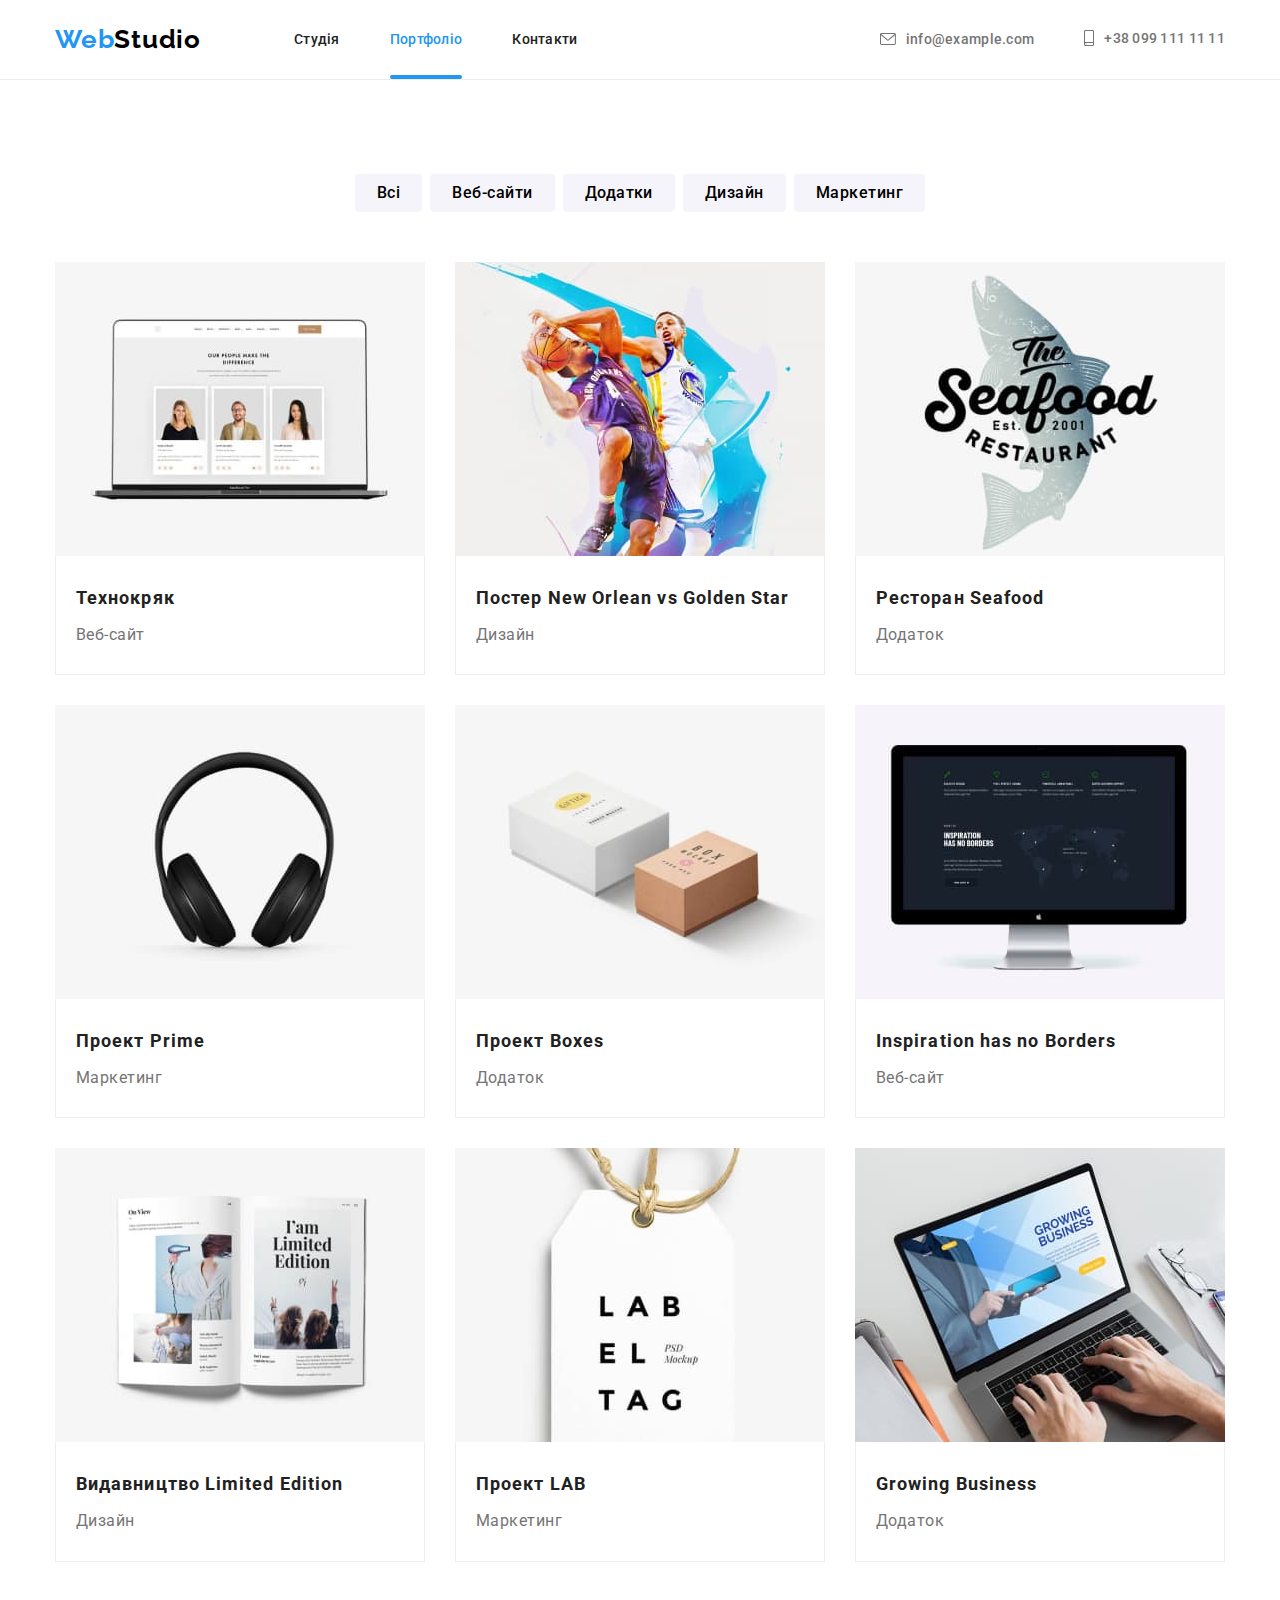
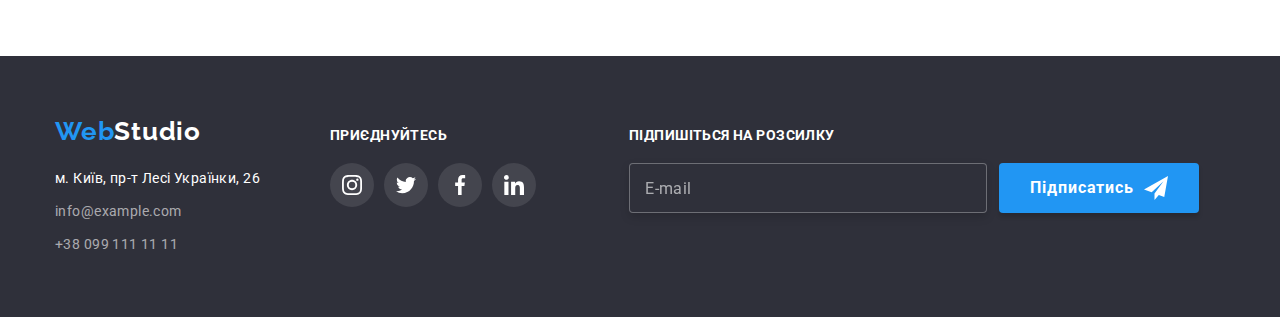
==== commit 48fb3542: "New" ====
--- a/portfolio.html
+++ b/portfolio.html
@@ -192,18 +192,20 @@
 <footer class="footer">
     <div class="container footer-data">
         <div class="footer-logo">
-            <a href="./index.html" class="logo">Web<span class="footer-logo-word">Studio</span></a>
-            <address class="address">
-                <p class="footer-address-data">м. Київ, пр-т Лесі Українки, 26</p>
-                <ul class="footer-address-list list">
-                    <li class="footer-address-item"><a href="mailto:info@example.com" class="footer-address-info link">info@example.com</a></li>
-                    <li class="footer-address-item"><a href="call:+380991111111" class="footer-address-info link">+38 099 111 11 11</a></li>
+            <a href="./index.html" class="logo">Web<span class="footer-logo__word">Studio</span></a>
+            <address class="footer-address">
+                <p class="footer-address__data">м. Київ, пр-т Лесі Українки, 26</p>
+                <ul class="footer-address__list list">
+                    <li class="footer-address__item"><a href="mailto:info@example.com"
+                            class="footer-address__info link">info@example.com</a></li>
+                    <li class="footer-address__item"><a href="call:+380991111111" class="footer-address__info link">+38
+                            099 111 11 11</a></li>
                 </ul>
             </address>
         </div>
-        <div class="footer-social-list-data">
-            <p class="footer-social-list-subtitle">Приєднуйтесь</p>
-            <ul class="footer-social-list list">
+        <div class="footer-social-list">
+            <p class="footer-social-list__subtitle">Приєднуйтесь</p>
+            <ul class="footer-social-list__data list">
                 <li class="footer-social-list__item">
                     <a href="" class="footer-social-list__link">
                         <svg class="footer-social-list__icon">
@@ -235,13 +237,14 @@
             </ul>
         </div>
         <div class="footer-subscribe">
-            <p class="footer-subscribe-form-subtitle footer-social-list-subtitle">Підпишіться на розсилку</p>
-            <form class="footer-subscribe-form">
-                <label class="footer-subscribe-field">
-                    <input type="email" class="subscribe-email" name="user_subscribe_email" placeholder="E-mail">
+            <p class="footer-subscribe__subtitle footer-social-list__subtitle">Підпишіться на розсилку</p>
+            <form class="footer-subscribe__form">
+                <label class="footer-subscribe__field">
+                    <input type="email" class="footer-subscribe__email" name="user_subscribe_email"
+                        placeholder="E-mail">
                 </label>
                 <button class="subscribe-button" type="submit">Підписатись
-                    <svg class="subscribe-button-icon">
+                    <svg class="subscribe-button__icon">
                         <use href="./images/icons.svg#icon-send"></use>
                     </svg>
                 </button>
--- a/css/styles.css
+++ b/css/styles.css
@@ -397,12 +397,12 @@
     margin-top: 50px;
 }
 
-.member-descr {
+.team-member__descr {
     padding-top: 30px;
     padding-bottom: 30px;
 }
 
-.team-member-name {
+.team-member__name {
     font-weight: 500;
     font-size: 16px;
     line-height: 1.19;
@@ -412,7 +412,7 @@
     margin-bottom: 10px;
 }
 
-.member-position {
+.team-member__position {
     line-height: 1.19;
     text-align: center;
     letter-spacing: 0.03em;
@@ -426,7 +426,7 @@
     margin-top: 16px;
 }
 
-.social-item-icon {
+.social-list__icon {
     width: 20px;
     height: 20px;
     fill: #AFB1B8;
@@ -434,7 +434,7 @@
 }
 
 
-.social-item-link {
+.social-list__link {
     display: flex;
     justify-content: center;
     align-items: center;
@@ -444,18 +444,18 @@
     transition: background-color var(--transition-dur-funk);
 }
 
-.social-item-link:hover, .social-item-link:focus {
+.social-list__link:hover, .social-list__link:focus {
     background-color: var(--main-blue);
 }
 
-.social-item-link:hover .social-item-icon,
-.social-item-link:focus .social-item-icon {
+.social-list__link:hover .social-list__icon,
+.social-list__link:focus .social-list__icon {
     fill: var(--main-white);
 }
 
 /* Regular Client */
 
-/* .regular-client-list {
+/* .regular-client__list {
     margin-top: 50px;
 
     display: flex;
@@ -463,7 +463,7 @@
 
 }
 
-.regular-client-item {
+.regular-client__item {
     width: 170px;
     height: 92px;
 } */
@@ -560,7 +560,7 @@
     gap: 10px;
 }
 
-.footer-social-item-link {
+.footer-social-list__link {
     display: flex;
     justify-content: center;
     align-items: center;
@@ -572,11 +572,11 @@
     transition: background-color var(--transition-dur-funk);
 }
 
-.footer-social-item-link:hover, .footer-social-item-link:focus {
+.footer-social-list__link:hover, .footer-social-list__link:focus {
     background-color: var(--main-blue);
 }
 
-.footer-social-item-icon {
+.footer-social-list__icon {
     width: 20px;
     height: 20px;
     fill: var(--main-white);
--- a/css/main.min.css
+++ b/css/main.min.css
@@ -1 +1 @@
-/*! modern-normalize v1.1.0 | MIT License | https://github.com/sindresorhus/modern-normalize */*,::before,::after{box-sizing:border-box}html{line-height:1.15;-webkit-text-size-adjust:100%;-moz-tab-size:4;tab-size:4}body{margin:0;font-family:system-ui,-apple-system,"Segoe UI",Roboto,Helvetica,Arial,sans-serif,"Apple Color Emoji","Segoe UI Emoji"}hr{height:0;color:inherit}abbr[title]{text-decoration:underline dotted}b,strong{font-weight:bolder}code,kbd,samp,pre{font-family:ui-monospace,SFMono-Regular,Consolas,"Liberation Mono",Menlo,monospace;font-size:1em}small{font-size:80%}sub,sup{font-size:75%;line-height:0;position:relative;vertical-align:baseline}sub{bottom:-0.25em}sup{top:-0.5em}table{text-indent:0;border-color:inherit}button,input,optgroup,select,textarea{font-family:inherit;font-size:100%;line-height:1.15;margin:0}button,select{text-transform:none}button,[type=button],[type=reset],[type=submit]{-webkit-appearance:button}::-moz-focus-inner{border-style:none;padding:0}:-moz-focusring{outline:1px dotted ButtonText}:-moz-ui-invalid{box-shadow:none}legend{padding:0}progress{vertical-align:baseline}::-webkit-inner-spin-button,::-webkit-outer-spin-button{height:auto}[type=search]{-webkit-appearance:textfield;outline-offset:-2px}::-webkit-search-decoration{-webkit-appearance:none}::-webkit-file-upload-button{-webkit-appearance:button;font:inherit}summary{display:list-item}:root{--main-gray: #757575;--main-black: #212121;--main-blue: #2196F3;--main-white: #FFFFFF;--main-light-gray: #F5F4FA;--gray-background: #2F303A;--transition-dur-funk: 250ms cubic-bezier(0.4, 0, 0.2, 1)}.hidden{position:absolute;width:1px;height:1px;margin:-1px;padding:0;overflow:hidden;border:0;clip:rect(0 0 0 0)}body{font-family:"Roboto",sans-serif;color:var(--main-black);background-color:#fff}h1,h2,h3,h4,h5,h6,p{margin-top:0;margin-bottom:0}ul,ol{margin-top:0;margin-bottom:0;padding-left:0}img{display:block}.list{list-style:none}.link{text-decoration:none}.section{padding-top:94px;padding-bottom:94px}.container{width:1200px;margin-left:auto;margin-right:auto;padding-left:15px;padding-right:15px}.subtitle{font-weight:700;font-size:36px;line-height:1.17;text-align:center;letter-spacing:.03em}.header{padding-top:24px;padding-bottom:24px;border-bottom:1px solid #ececec}.header-container{display:flex;align-items:center}.logo{font-family:"Raleway",sans-serif;font-weight:700;font-size:26px;line-height:1.2;letter-spacing:.03em;color:var(--main-blue);text-decoration:none}.header-container .logo{margin-right:93px}.logo-word{color:#000}.menu-list{font-weight:500;font-size:14px;line-height:1.14;letter-spacing:.02em;display:flex;align-items:center}.menu-list-item{position:relative}.menu-list-item:not(:last-child){margin-right:50px}.header-address{font-weight:500;font-size:14px;line-height:1.15;letter-spacing:.02em;display:flex;align-items:center;margin-left:auto}.header-address-item:not(:last-child){margin-right:50px}.menu-link-name{position:relative;color:var(--main-black);padding-top:30px;padding-bottom:32px;transition:color var(--transition-dur-funk)}.menu-link-name:hover,.menu-link-name:focus{color:var(--main-blue)}.menu-link-name.active{color:var(--main-blue)}.menu-link-name.active::after{position:absolute;display:flex;content:"";width:100%;height:4px;background-color:var(--main-blue);border-radius:2px;bottom:0}.address-info{color:var(--main-gray);align-items:center;display:inline-flex;transition:fill var(--transition-dur-funk),color var(--transition-dur-funk)}.address-info:hover,.address-info:focus{color:var(--main-blue)}.mail-icon{width:16px;height:12px;margin-right:10px;display:inline-block}.phone-icon{width:10px;height:16px;margin-right:10px;display:inline-block}.mail-icon:hover,.mail-icon:focus,.phone-icon:hover,.phone-icon:focus,.address-info{fill:currentColor}.solutions{color:var(--main-white);background-color:#c4c4c4;background-image:linear-gradient(rgba(47, 48, 58, 0.4), rgba(47, 48, 58, 0.4)),url(../images/team-bckgrnd.jpg);background-size:1600px;background-repeat:no-repeat;background-position:center;align-items:center;text-align:center;padding-top:200px;padding-bottom:200px}.main-text{font-weight:900;font-size:44px;line-height:1.36;text-align:center;letter-spacing:.06em;text-transform:uppercase;width:696px;margin-left:auto;margin-right:auto;margin-bottom:30px}.modal-button{font-family:inherit;font-weight:700;font-size:16px;line-height:1.87;color:inherit;background-color:var(--main-blue);cursor:pointer;text-align:center;letter-spacing:.06em;border:none;box-shadow:0px 4px 4px rgba(0,0,0,.15);padding:10px 32px;border-radius:4px;min-width:200px;min-height:50px;transition:background-color var(--transition-dur-funk)}.modal-button:hover,.modal-button:focus{background-color:#188ce8}.advantage-list{display:flex;justify-content:center}.advantage-name{font-weight:700;font-size:14px;line-height:1.14;letter-spacing:.03em;text-transform:uppercase;margin-bottom:10px}.advantage-picture{height:120px;background-color:#f5f4fa;border-radius:4px;margin-bottom:30px;display:flex;justify-content:center;align-items:center}.advantage-picture-icon{width:70px;height:70px}.advantage-list-item{width:270px}.advantage-list-item:not(:last-child){margin-right:30px}.advantage-descr{font-size:14px;line-height:1.71;letter-spacing:.03em;color:var(--main-gray)}.work{padding-top:0}.work-list{display:flex;margin-top:50px}.work-list-item:not(:last-child){margin-right:30px}.work-list-item-thumb{position:relative;display:flex}.work-thumb-overlay{position:absolute;display:inline-flex;background:rgba(47,48,58,.8);width:100%;height:70px;bottom:0;font-weight:700;font-size:14px;line-height:1.14;letter-spacing:.03em;text-transform:uppercase;justify-content:center;align-items:center;color:var(--main-white)}.team{background-color:var(--main-light-gray)}.team-member{background-color:var(--main-white);filter:drop-shadow(0px 4px 4px rgba(0, 0, 0, 0.25))}.team-member:not(:last-child){margin-right:30px}.team-member-list{display:flex;flex-wrap:wrap;margin-top:50px}.member-descr{padding-top:30px;padding-bottom:30px}.team-member-name{font-weight:500;font-size:16px;line-height:1.19;text-align:center;letter-spacing:.03em;margin-bottom:10px}.member-position{line-height:1.19;text-align:center;letter-spacing:.03em;color:var(--main-gray)}.social-list{display:flex;justify-content:center;gap:10px;margin-top:16px}.social-item-icon{width:20px;height:20px;fill:#afb1b8;transition:fill var(--transition-dur-funk)}.social-item-link:hover .social-item-icon,.social-item-link:focus .social-item-icon{fill:var(--main-white)}.social-item-link{display:flex;justify-content:center;align-items:center;width:44px;height:44px;border-radius:50%;transition:background-color var(--transition-dur-funk)}.social-item-link:hover,.social-item-link:focus{background-color:var(--main-blue)}.regular-client-list{margin-top:50px;display:flex;gap:30px}.regular-client-item{width:170px;height:92px}.regular-client-link:hover .regular-client-logo,.regular-client-link:focus .regular-client-logo,.regular-client-link:hover,.regular-client-link:focus{fill:var(--main-blue);border-color:var(--main-blue)}.regular-client-link{width:100%;height:100%;border:1px solid #afb1b8;border-radius:4px;justify-content:center;align-items:center;display:inline-flex;transition:border-color var(--transition-dur-funk)}.regular-client-logo{width:106px;height:60px;fill:#afb1b8;transition:fill var(--transition-dur-funk)}.footer{background-color:var(--gray-background);padding-top:60px;padding-bottom:60px}.footer-data{display:flex;align-items:baseline}.footer-logo-word{color:var(--main-white)}.footer-address-data{font-size:14px;line-height:1.71;letter-spacing:.03em;color:var(--main-white);margin-bottom:9px}.footer-address-item:first-child{margin-bottom:9px}.footer-address-info{font-size:14px;line-height:1.71;letter-spacing:.03em;color:rgba(255,255,255,.6);transition:color var(--transition-dur-funk)}address{font-style:normal;margin-top:20px}.footer-address-info:hover,.footer-address-info:focus{color:var(--main-blue)}.footer-social-list-data{margin-left:70px}.footer-social-list-subtitle{font-weight:700;font-size:14px;line-height:1.14;letter-spacing:.03em;text-transform:uppercase;color:var(--main-white);margin-bottom:20px}.footer-social-list{display:flex;gap:10px}.footer-social-item-link{display:flex;justify-content:center;align-items:center;width:44px;height:44px;border-radius:50%;background-color:rgba(255,255,255,.1);transition:background-color var(--transition-dur-funk)}.footer-social-item-link:hover,.footer-social-item-link:focus{background-color:var(--main-blue)}.footer-social-item-icon{width:20px;height:20px;fill:var(--main-white)}.footer-subscribe{margin-left:93px}.footer-subscribe-form{display:flex}.subscribe-email{width:358px;height:50px;border:1px solid rgba(255,255,255,.3);filter:drop-shadow(0px 4px 4px rgba(0, 0, 0, 0.15));border-radius:4px;background-color:var(--gray-background);padding:16px 15px;color:var(--main-white)}.subscribe-email::placeholder{font-weight:400;font-size:16px;line-height:1.25;letter-spacing:.03em;color:rgba(255,255,255,.6)}.subscribe-button{width:200px;height:50px;font-weight:700;font-size:16px;line-height:1.88;display:flex;align-items:center;letter-spacing:.06em;justify-content:center;color:var(--main-white);background-color:var(--main-blue);box-shadow:0px 4px 4px rgba(0,0,0,.15);border-radius:4px;cursor:pointer;border:none;margin-left:12px;transition:background-color var(--transition-dur-funk)}.subscribe-button:hover,.subscribe-button:focus{background-color:#188ce8}.subscribe-button-icon{width:24px;height:24px;margin-left:10px}.filter-list{display:flex;justify-content:center}.filter-button{font-family:inherit;font-weight:500;font-size:16px;line-height:1.63;text-align:center;letter-spacing:.03em;background-color:var(--main-light-gray);cursor:pointer;border:none;border-radius:4px;padding:6px 22px;transition:color var(--transition-dur-funk),background-color var(--transition-dur-funk),box-shadow var(--transition-dur-funk)}.filter-button:hover,.filter-button:focus{color:var(--main-white);background-color:var(--main-blue);box-shadow:0px 3px 1px rgba(0,0,0,.1),0px 1px 2px rgba(0,0,0,.08),0px 2px 2px rgba(0,0,0,.12)}.filter-list-item:not(:last-child){margin-right:8px}.client-list{display:flex;flex-wrap:wrap;gap:30px;margin-top:50px}.client-list-item{flex-basis:calc((100% - 60px)/3)}.client-list-item-link{display:block;transition:box-shadow var(--transition-dur-funk)}.client-list-item-link:hover .client-list-item-overlay,.client-list-item-link:focus .client-list-item-overlay,.client-list-item-link:hover,.client-list-item-link:focus{transform:translate(0, 0);box-shadow:0px 1px 1px rgba(0,0,0,.12),0px 4px 4px rgba(0,0,0,.06),1px 4px 6px rgba(0,0,0,.16)}.client-list-item-thumb{position:relative;overflow:hidden}.client-list-item-overlay{position:absolute;display:flex;top:0;left:0;transform:translate(0, 100%);transition:transform var(--transition-dur-funk);width:100%;height:100%;font-weight:400;font-size:18px;line-height:1.56;letter-spacing:.03em;padding:63px 24px;color:var(--main-white);background:rgba(33,150,243,.9);justify-content:center;align-items:center;pointer-events:none}.client-descr{padding:24px 20px;border-left:1px solid #eee;border-right:1px solid #eee;border-bottom:1px solid #eee}.client-name{font-weight:700;font-size:18px;line-height:2;letter-spacing:.06em;color:var(--main-black);margin-bottom:4px}.client-type{line-height:1.88;letter-spacing:.03em;color:var(--main-gray)}.backdrop{position:fixed;top:0;left:0;width:100%;height:100%;z-index:100;background:rgba(0,0,0,.2);transition:opacity var(--transition-dur-funk),visibility var(--transition-dur-funk)}.backdrop.is-hidden{opacity:0;pointer-events:none;visibility:hidden}.modal{position:absolute;width:528px;height:581px;top:50%;left:50%;transform:translate(-50%, -50%);background:#fff;box-shadow:0px 1px 3px rgba(0,0,0,.12),0px 1px 1px rgba(0,0,0,.14),0px 2px 1px rgba(0,0,0,.2);border-radius:4px}.close-button{position:absolute;top:8px;right:8px;display:flex;justify-content:center;align-items:center;width:30px;height:30px;border-radius:50%;background:#fff;border:1px solid rgba(0,0,0,.1);cursor:pointer;padding:0;transition:border-color var(--transition-dur-funk)}.close-button:hover,.close-button:focus{border-color:var(--main-blue)}.close-button-icon{width:18px;height:18px;transition:fill var(--transition-dur-funk)}.close-button:hover .close-button-icon,.close-button:focus .close-button-icon{fill:var(--main-blue)}.modal-form{display:flex;flex-direction:column;padding:40px}.modal-form-subtitle{font-weight:700;font-size:20px;line-height:1.15;text-align:center;letter-spacing:.03em;color:var(--main-black);margin-bottom:12px}.modal-form-input{width:100%;box-sizing:border-box;border:1px solid rgba(33,33,33,.2);border-radius:4px;height:40px;padding-left:42px;transition:border-color var(--transition-dur-funk);cursor:pointer}.modal-form-input:focus{outline:none;border-color:var(--main-blue)}.modal-form-input:focus+.modal-form-input-icon{fill:var(--main-blue)}.modal-form-field{margin-bottom:10px;color:var(--main-black)}.modal-form-field:nth-child(5){margin-bottom:20px}.modal-form-input-descr{display:block;font-weight:400;font-size:12px;line-height:1.16;letter-spacing:.01em;margin-bottom:4px;color:var(--main-gray)}.modal-form-input-icon{position:absolute;top:50%;left:12px;transform:translate(0, -50%);width:18px;height:18px;transition:fill var(--transition-dur-funk)}.modal-form-input-wrapper{display:block;position:relative}.modal-form-message{resize:none;width:100%;height:120px;padding:12px 16px;transition:border-color var(--transition-dur-funk);border:1px solid rgba(33,33,33,.2);border-radius:4px;cursor:pointer}.modal-form-message::placeholder{font-weight:400;font-size:12px;line-height:1.16;letter-spacing:.01em;color:rgba(117,117,117,.5)}.modal-form-message:focus{outline:none;border-color:var(--main-blue)}.modal-form-check-descr{display:flex;align-items:center;font-weight:400;font-size:14px;line-height:1.71;letter-spacing:.03em;color:var(--main-gray);margin-bottom:30px}.modal-form-check-descr::before{content:"";display:block;width:16px;height:15px;border:1px solid var(--main-black);border-radius:2px;margin-right:8px;cursor:pointer;transition:background-color var(--transition-dur-funk)}.modal-form-check-descr-link{color:var(--main-blue);text-decoration:underline}.modal-form-check:checked+.modal-form-check-descr::before{background-color:var(--main-blue);background-image:url(../images/icon-check.svg);background-position:center;border-color:var(--main-blue)}.modal-form-check:focus+.modal-form-check-descr::before{outline:2px solid rgba(0,0,255,.5)}.madal-form-submit{width:200px;height:50px;background-color:var(--main-blue);box-shadow:0px 4px 4px rgba(0,0,0,.15);border-radius:4px;border:none;font-weight:700;font-size:16px;line-height:1.88;letter-spacing:.06em;color:var(--main-white);margin-left:auto;margin-right:auto;transition:background-color var(--transition-dur-funk);cursor:pointer}.madal-form-submit:hover,.madal-form-submit:focus{background-color:#188ce8}/*# sourceMappingURL=main.min.css.map */+/*! modern-normalize v1.1.0 | MIT License | https://github.com/sindresorhus/modern-normalize */*,::before,::after{box-sizing:border-box}html{line-height:1.15;-webkit-text-size-adjust:100%;-moz-tab-size:4;tab-size:4}body{margin:0;font-family:system-ui,-apple-system,"Segoe UI",Roboto,Helvetica,Arial,sans-serif,"Apple Color Emoji","Segoe UI Emoji"}hr{height:0;color:inherit}abbr[title]{text-decoration:underline dotted}b,strong{font-weight:bolder}code,kbd,samp,pre{font-family:ui-monospace,SFMono-Regular,Consolas,"Liberation Mono",Menlo,monospace;font-size:1em}small{font-size:80%}sub,sup{font-size:75%;line-height:0;position:relative;vertical-align:baseline}sub{bottom:-0.25em}sup{top:-0.5em}table{text-indent:0;border-color:inherit}button,input,optgroup,select,textarea{font-family:inherit;font-size:100%;line-height:1.15;margin:0}button,select{text-transform:none}button,[type=button],[type=reset],[type=submit]{-webkit-appearance:button}::-moz-focus-inner{border-style:none;padding:0}:-moz-focusring{outline:1px dotted ButtonText}:-moz-ui-invalid{box-shadow:none}legend{padding:0}progress{vertical-align:baseline}::-webkit-inner-spin-button,::-webkit-outer-spin-button{height:auto}[type=search]{-webkit-appearance:textfield;outline-offset:-2px}::-webkit-search-decoration{-webkit-appearance:none}::-webkit-file-upload-button{-webkit-appearance:button;font:inherit}summary{display:list-item}:root{--main-gray: #757575;--main-black: #212121;--main-blue: #2196F3;--main-white: #FFFFFF;--main-light-gray: #F5F4FA;--gray-background: #2F303A;--transition-dur-funk: 250ms cubic-bezier(0.4, 0, 0.2, 1)}.hidden{position:absolute;width:1px;height:1px;margin:-1px;padding:0;overflow:hidden;border:0;clip:rect(0 0 0 0)}body{font-family:"Roboto",sans-serif;color:var(--main-black);background-color:#fff}h1,h2,h3,h4,h5,h6,p{margin-top:0;margin-bottom:0}ul,ol{margin-top:0;margin-bottom:0;padding-left:0}img{display:block}.list{list-style:none}.link{text-decoration:none}.section{padding-top:94px;padding-bottom:94px}.container{width:1200px;margin-left:auto;margin-right:auto;padding-left:15px;padding-right:15px}.subtitle{font-weight:700;font-size:36px;line-height:1.17;text-align:center;letter-spacing:.03em}.header{padding-top:24px;padding-bottom:24px;border-bottom:1px solid #ececec}.header-container{display:flex;align-items:center}.logo{font-family:"Raleway",sans-serif;font-weight:700;font-size:26px;line-height:1.2;letter-spacing:.03em;color:var(--main-blue);text-decoration:none}.header-container .logo{margin-right:93px}.logo-word{color:#000}.menu-list{font-weight:500;font-size:14px;line-height:1.14;letter-spacing:.02em;display:flex;align-items:center}.menu-list-item{position:relative}.menu-list-item:not(:last-child){margin-right:50px}.header-address{font-weight:500;font-size:14px;line-height:1.15;letter-spacing:.02em;display:flex;align-items:center;margin-left:auto}.header-address-item:not(:last-child){margin-right:50px}.menu-link-name{position:relative;color:var(--main-black);padding-top:30px;padding-bottom:32px;transition:color var(--transition-dur-funk)}.menu-link-name:hover,.menu-link-name:focus{color:var(--main-blue)}.menu-link-name.active{color:var(--main-blue)}.menu-link-name.active::after{position:absolute;display:flex;content:"";width:100%;height:4px;background-color:var(--main-blue);border-radius:2px;bottom:0}.address-info{color:var(--main-gray);align-items:center;display:inline-flex;transition:fill var(--transition-dur-funk),color var(--transition-dur-funk)}.address-info:hover,.address-info:focus{color:var(--main-blue)}.mail-icon{width:16px;height:12px;margin-right:10px;display:inline-block}.phone-icon{width:10px;height:16px;margin-right:10px;display:inline-block}.mail-icon:hover,.mail-icon:focus,.phone-icon:hover,.phone-icon:focus,.address-info{fill:currentColor}.solutions{color:var(--main-white);background-color:#c4c4c4;background-image:linear-gradient(rgba(47, 48, 58, 0.4), rgba(47, 48, 58, 0.4)),url(../images/team-bckgrnd.jpg);background-size:1600px;background-repeat:no-repeat;background-position:center;align-items:center;text-align:center;padding-top:200px;padding-bottom:200px}.main-text{font-weight:900;font-size:44px;line-height:1.36;text-align:center;letter-spacing:.06em;text-transform:uppercase;width:696px;margin-left:auto;margin-right:auto;margin-bottom:30px}.modal-button{font-family:inherit;font-weight:700;font-size:16px;line-height:1.87;color:inherit;background-color:var(--main-blue);cursor:pointer;text-align:center;letter-spacing:.06em;border:none;box-shadow:0px 4px 4px rgba(0,0,0,.15);padding:10px 32px;border-radius:4px;min-width:200px;min-height:50px;transition:background-color var(--transition-dur-funk)}.modal-button:hover,.modal-button:focus{background-color:#188ce8}.advantage-list{display:flex;justify-content:center}.advantage-name{font-weight:700;font-size:14px;line-height:1.14;letter-spacing:.03em;text-transform:uppercase;margin-bottom:10px}.advantage-picture{height:120px;background-color:#f5f4fa;border-radius:4px;margin-bottom:30px;display:flex;justify-content:center;align-items:center}.advantage-picture-icon{width:70px;height:70px}.advantage-list-item{width:270px}.advantage-list-item:not(:last-child){margin-right:30px}.advantage-descr{font-size:14px;line-height:1.71;letter-spacing:.03em;color:var(--main-gray)}.work{padding-top:0}.work-list{display:flex;margin-top:50px}.work-list-item:not(:last-child){margin-right:30px}.work-list-item-thumb{position:relative;display:flex}.work-thumb-overlay{position:absolute;display:inline-flex;background:rgba(47,48,58,.8);width:100%;height:70px;bottom:0;font-weight:700;font-size:14px;line-height:1.14;letter-spacing:.03em;text-transform:uppercase;justify-content:center;align-items:center;color:var(--main-white)}.team{background-color:var(--main-light-gray)}.team-member{background-color:var(--main-white);filter:drop-shadow(0px 4px 4px rgba(0, 0, 0, 0.25))}.team-member:not(:last-child){margin-right:30px}.member-data-list{display:flex;flex-wrap:wrap;margin-top:50px}.team-member__descr{padding-top:30px;padding-bottom:30px}.team-member__name{font-weight:500;font-size:16px;line-height:1.19;text-align:center;letter-spacing:.03em;margin-bottom:10px}.team-member__position{line-height:1.19;text-align:center;letter-spacing:.03em;color:var(--main-gray)}.social-list{display:flex;justify-content:center;gap:10px;margin-top:16px}.social-list__icon{width:20px;height:20px;fill:#afb1b8;transition:fill var(--transition-dur-funk)}.social-list__link:hover .social-list__icon,.social-list__link:focus .social-list__icon{fill:var(--main-white)}.social-list__link{display:flex;justify-content:center;align-items:center;width:44px;height:44px;border-radius:50%;transition:background-color var(--transition-dur-funk)}.social-list__link:hover,.social-list__link:focus{background-color:var(--main-blue)}.regular-client__list{margin-top:50px;display:flex;gap:30px}.regular-client__item{width:170px;height:92px}.regular-client__link:hover .regular-client__logo,.regular-client__link:focus .regular-client__logo,.regular-client__link:hover,.regular-client__link:focus{fill:var(--main-blue);border-color:var(--main-blue)}.regular-client__link{width:100%;height:100%;border:1px solid #afb1b8;border-radius:4px;justify-content:center;align-items:center;display:inline-flex;transition:border-color var(--transition-dur-funk)}.regular-client__logo{width:106px;height:60px;fill:#afb1b8;transition:fill var(--transition-dur-funk)}.footer{background-color:var(--gray-background);padding-top:60px;padding-bottom:60px}.footer-data{display:flex;align-items:baseline}.footer-logo__word{color:var(--main-white)}.footer-address{font-style:normal;margin-top:20px}.footer-address__data{font-size:14px;line-height:1.71;letter-spacing:.03em;color:var(--main-white);margin-bottom:9px}.footer-address__item:first-child{margin-bottom:9px}.footer-address__info{font-size:14px;line-height:1.71;letter-spacing:.03em;color:rgba(255,255,255,.6);transition:color var(--transition-dur-funk)}.footer-address__info:hover,.footer-address__info:focus{color:var(--main-blue)}.footer-social-list{margin-left:70px}.footer-social-list__subtitle{font-weight:700;font-size:14px;line-height:1.14;letter-spacing:.03em;text-transform:uppercase;color:var(--main-white);margin-bottom:20px}.footer-social-list__data{display:flex;gap:10px}.footer-social-list__link{display:flex;justify-content:center;align-items:center;width:44px;height:44px;border-radius:50%;background-color:rgba(255,255,255,.1);transition:background-color var(--transition-dur-funk)}.footer-social-list__link:hover,.footer-social-list__link:focus{background-color:var(--main-blue)}.footer-social-list__icon{width:20px;height:20px;fill:var(--main-white)}.footer-subscribe{margin-left:93px}.footer-subscribe__form{display:flex}.footer-subscribe__email{width:358px;height:50px;border:1px solid rgba(255,255,255,.3);filter:drop-shadow(0px 4px 4px rgba(0, 0, 0, 0.15));border-radius:4px;background-color:var(--gray-background);padding:16px 15px;color:var(--main-white)}.footer-subscribe__email::placeholder{font-weight:400;font-size:16px;line-height:1.25;letter-spacing:.03em;color:rgba(255,255,255,.6)}.subscribe-button{width:200px;height:50px;font-weight:700;font-size:16px;line-height:1.88;display:flex;align-items:center;letter-spacing:.06em;justify-content:center;color:var(--main-white);background-color:var(--main-blue);box-shadow:0px 4px 4px rgba(0,0,0,.15);border-radius:4px;cursor:pointer;border:none;margin-left:12px;transition:background-color var(--transition-dur-funk)}.subscribe-button:hover,.subscribe-button:focus{background-color:#188ce8}.subscribe-button__icon{width:24px;height:24px;margin-left:10px}.filter-list{display:flex;justify-content:center}.filter-button{font-family:inherit;font-weight:500;font-size:16px;line-height:1.63;text-align:center;letter-spacing:.03em;background-color:var(--main-light-gray);cursor:pointer;border:none;border-radius:4px;padding:6px 22px;transition:color var(--transition-dur-funk),background-color var(--transition-dur-funk),box-shadow var(--transition-dur-funk)}.filter-button:hover,.filter-button:focus{color:var(--main-white);background-color:var(--main-blue);box-shadow:0px 3px 1px rgba(0,0,0,.1),0px 1px 2px rgba(0,0,0,.08),0px 2px 2px rgba(0,0,0,.12)}.filter-list-item:not(:last-child){margin-right:8px}.client-list{display:flex;flex-wrap:wrap;gap:30px;margin-top:50px}.client-list-item{flex-basis:calc((100% - 60px)/3)}.client-list-item-link{display:block;transition:box-shadow var(--transition-dur-funk)}.client-list-item-link:hover .client-list-item-overlay,.client-list-item-link:focus .client-list-item-overlay,.client-list-item-link:hover,.client-list-item-link:focus{transform:translate(0, 0);box-shadow:0px 1px 1px rgba(0,0,0,.12),0px 4px 4px rgba(0,0,0,.06),1px 4px 6px rgba(0,0,0,.16)}.client-list-item-thumb{position:relative;overflow:hidden}.client-list-item-overlay{position:absolute;display:flex;top:0;left:0;transform:translate(0, 100%);transition:transform var(--transition-dur-funk);width:100%;height:100%;font-weight:400;font-size:18px;line-height:1.56;letter-spacing:.03em;padding:63px 24px;color:var(--main-white);background:rgba(33,150,243,.9);justify-content:center;align-items:center;pointer-events:none}.client-descr{padding:24px 20px;border-left:1px solid #eee;border-right:1px solid #eee;border-bottom:1px solid #eee}.client-name{font-weight:700;font-size:18px;line-height:2;letter-spacing:.06em;color:var(--main-black);margin-bottom:4px}.client-type{line-height:1.88;letter-spacing:.03em;color:var(--main-gray)}.backdrop{position:fixed;top:0;left:0;width:100%;height:100%;z-index:100;background:rgba(0,0,0,.2);transition:opacity var(--transition-dur-funk),visibility var(--transition-dur-funk)}.backdrop.is-hidden{opacity:0;pointer-events:none;visibility:hidden}.modal{position:absolute;width:528px;height:581px;top:50%;left:50%;transform:translate(-50%, -50%);background:#fff;box-shadow:0px 1px 3px rgba(0,0,0,.12),0px 1px 1px rgba(0,0,0,.14),0px 2px 1px rgba(0,0,0,.2);border-radius:4px}.close-button{position:absolute;top:8px;right:8px;display:flex;justify-content:center;align-items:center;width:30px;height:30px;border-radius:50%;background:#fff;border:1px solid rgba(0,0,0,.1);cursor:pointer;padding:0;transition:border-color var(--transition-dur-funk)}.close-button:hover,.close-button:focus{border-color:var(--main-blue)}.close-button-icon{width:18px;height:18px;transition:fill var(--transition-dur-funk)}.close-button:hover .close-button-icon,.close-button:focus .close-button-icon{fill:var(--main-blue)}.modal-form{display:flex;flex-direction:column;padding:40px}.modal-form-subtitle{font-weight:700;font-size:20px;line-height:1.15;text-align:center;letter-spacing:.03em;color:var(--main-black);margin-bottom:12px}.modal-form-input{width:100%;box-sizing:border-box;border:1px solid rgba(33,33,33,.2);border-radius:4px;height:40px;padding-left:42px;transition:border-color var(--transition-dur-funk);cursor:pointer}.modal-form-input:focus{outline:none;border-color:var(--main-blue)}.modal-form-input:focus+.modal-form-input-icon{fill:var(--main-blue)}.modal-form-field{margin-bottom:10px;color:var(--main-black)}.modal-form-field:nth-child(5){margin-bottom:20px}.modal-form-input-descr{display:block;font-weight:400;font-size:12px;line-height:1.16;letter-spacing:.01em;margin-bottom:4px;color:var(--main-gray)}.modal-form-input-icon{position:absolute;top:50%;left:12px;transform:translate(0, -50%);width:18px;height:18px;transition:fill var(--transition-dur-funk)}.modal-form-input-wrapper{display:block;position:relative}.modal-form-message{resize:none;width:100%;height:120px;padding:12px 16px;transition:border-color var(--transition-dur-funk);border:1px solid rgba(33,33,33,.2);border-radius:4px;cursor:pointer}.modal-form-message::placeholder{font-weight:400;font-size:12px;line-height:1.16;letter-spacing:.01em;color:rgba(117,117,117,.5)}.modal-form-message:focus{outline:none;border-color:var(--main-blue)}.modal-form-check-descr{display:flex;align-items:center;font-weight:400;font-size:14px;line-height:1.71;letter-spacing:.03em;color:var(--main-gray);margin-bottom:30px}.modal-form-check-descr::before{content:"";display:block;width:16px;height:15px;border:1px solid var(--main-black);border-radius:2px;margin-right:8px;cursor:pointer;transition:background-color var(--transition-dur-funk)}.modal-form-check-descr-link{color:var(--main-blue);text-decoration:underline}.modal-form-check:checked+.modal-form-check-descr::before{background-color:var(--main-blue);background-image:url(../images/icon-check.svg);background-position:center;border-color:var(--main-blue)}.modal-form-check:focus+.modal-form-check-descr::before{outline:2px solid rgba(0,0,255,.5)}.madal-form-submit{width:200px;height:50px;background-color:var(--main-blue);box-shadow:0px 4px 4px rgba(0,0,0,.15);border-radius:4px;border:none;font-weight:700;font-size:16px;line-height:1.88;letter-spacing:.06em;color:var(--main-white);margin-left:auto;margin-right:auto;transition:background-color var(--transition-dur-funk);cursor:pointer}.madal-form-submit:hover,.madal-form-submit:focus{background-color:#188ce8}/*# sourceMappingURL=main.min.css.map */